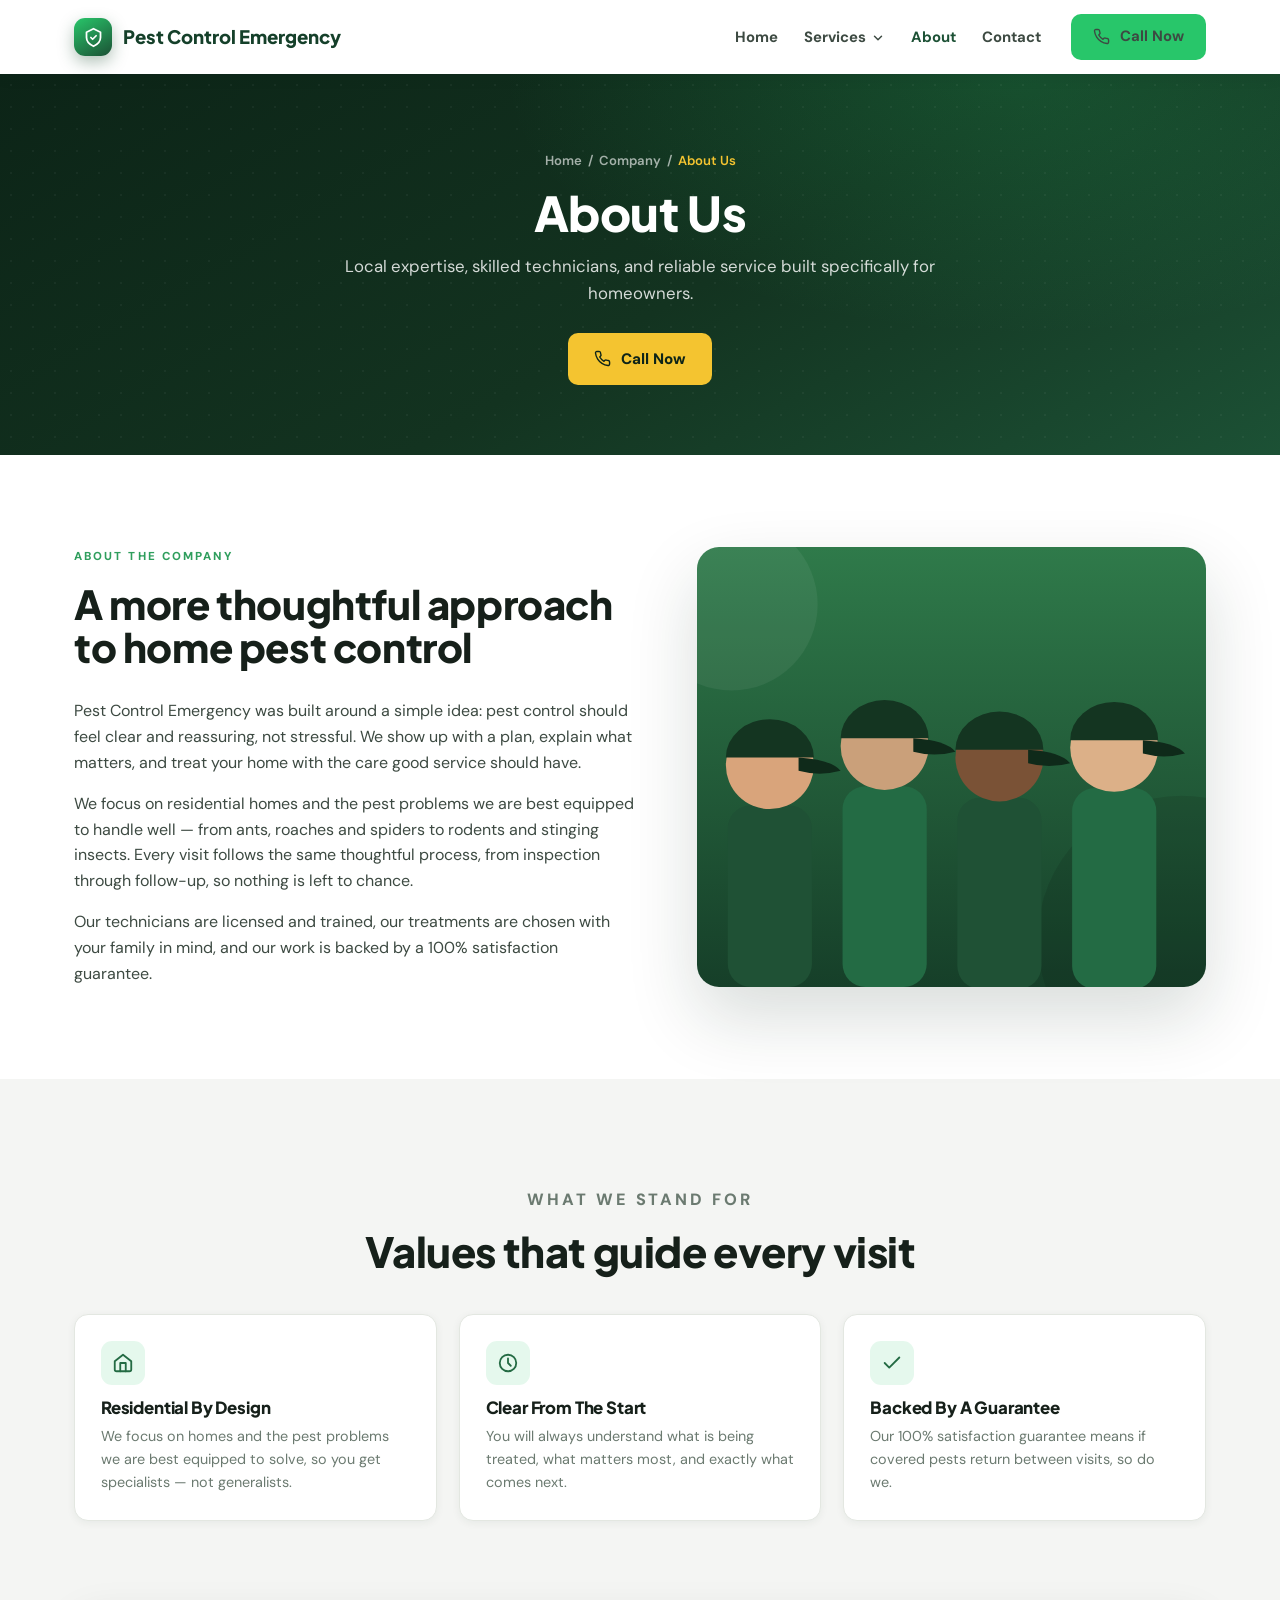
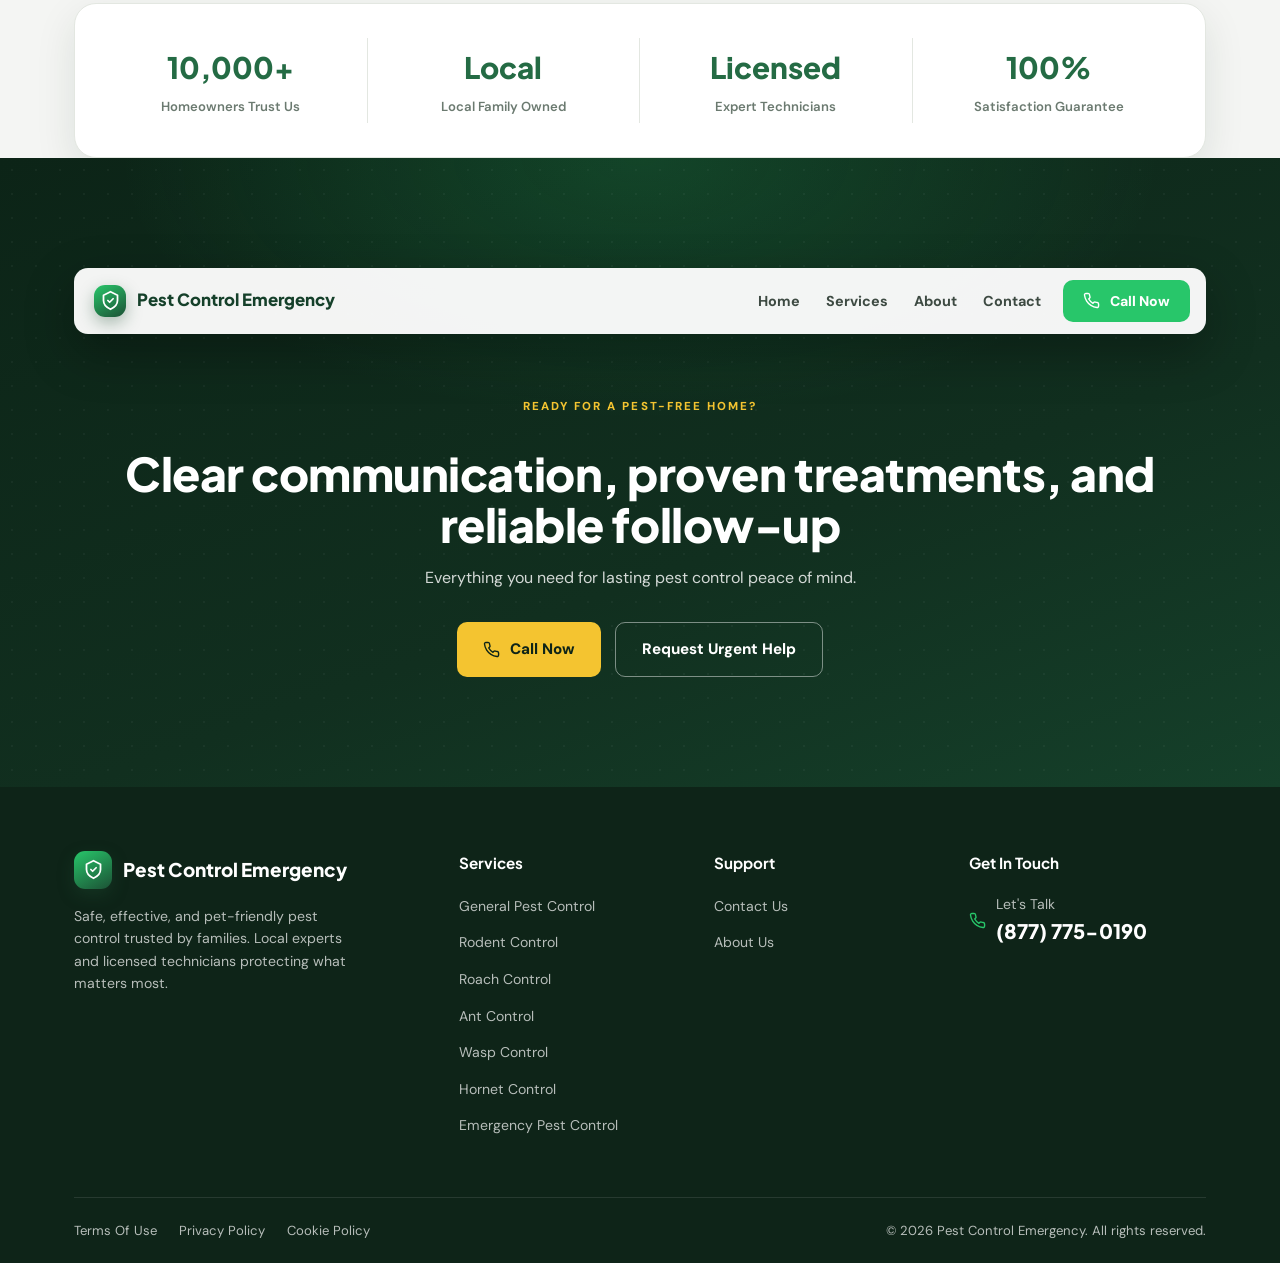
==== about-us.html @ f07d4320 "Add files via upload" ====
<!DOCTYPE html>
<html lang="en">
<head>
<meta charset="UTF-8" />
<meta name="viewport" content="width=device-width, initial-scale=1.0" />
<title>About Us | Pest Control Emergency</title>
<meta name="description" content="Local expertise, skilled technicians and reliable residential pest control you can trust. Learn about Pest Control Emergency." />
<link rel="preconnect" href="https://fonts.googleapis.com" />
<link rel="preconnect" href="https://fonts.gstatic.com" crossorigin />
<link href="https://fonts.googleapis.com/css2?family=DM+Sans:opsz,wght@9..40,400;9..40,500;9..40,600;9..40,700&family=Plus+Jakarta+Sans:wght@500;600;700;800&display=swap" rel="stylesheet" />
<link rel="stylesheet" href="styles.css" />
</head>
<body>
<!-- ============ SITE HEADER ============ -->
<header class="site-header">
  <div class="wrap">
    <a href="index.html" class="logo">
      <span class="logo-mark"><svg viewBox="0 0 24 24" fill="none" stroke="#fff" stroke-width="2" stroke-linecap="round" stroke-linejoin="round"><path d="M12 2L4 6v6c0 5 3.5 8 8 10 4.5-2 8-5 8-10V6l-8-4z"/><path d="M9 12l2 2 4-4"/></svg></span>
      <span>Pest Control Emergency</span>
    </a>
    <nav class="main-nav">
      <ul>
        <li><a href="index.html">Home</a></li>
        <li class="has-dropdown">
          <a>Services <svg viewBox="0 0 24 24" fill="none" stroke="currentColor" stroke-width="2.5" stroke-linecap="round" stroke-linejoin="round"><path d="M6 9l6 6 6-6"/></svg></a>
          <div class="dropdown">
            <a href="general-pest-control.html"><svg viewBox="0 0 24 24" fill="none" stroke-width="2"><circle cx="12" cy="13" r="5"/><path d="M12 8V4"/></svg> General Pest Control</a>
            <a href="rodent-control.html"><svg viewBox="0 0 24 24" fill="none" stroke-width="2"><circle cx="9" cy="12" r="5"/></svg> Rodent Control</a>
            <a href="roach-control.html"><svg viewBox="0 0 24 24" fill="none" stroke-width="2"><ellipse cx="12" cy="13" rx="6" ry="7"/></svg> Roach Control</a>
            <a href="ant-control.html"><svg viewBox="0 0 24 24" fill="none" stroke-width="2"><ellipse cx="12" cy="13" rx="3" ry="5"/></svg> Ant Control</a>
            <a href="wasp-control.html"><svg viewBox="0 0 24 24" fill="none" stroke-width="2"><ellipse cx="12" cy="13" rx="3.5" ry="6"/></svg> Wasp Control</a>
            <a href="hornet-control.html"><svg viewBox="0 0 24 24" fill="none" stroke-width="2"><ellipse cx="12" cy="13" rx="4" ry="6"/></svg> Hornet Control</a>
            <a href="emergency-pest-control.html"><svg viewBox="0 0 24 24" fill="none" stroke-width="2"><circle cx="12" cy="12" r="9"/><path d="M12 8v5"/></svg> Emergency Pest Control</a>
          </div>
        </li>
        <li><a href="about-us.html" class="current">About</a></li>
        <li><a href="contact-us.html">Contact</a></li>
      </ul>
      <a href="tel:+18777750190" class="btn btn-green header-call"><svg viewBox="0 0 24 24" fill="none" stroke="currentColor" stroke-width="2" stroke-linecap="round" stroke-linejoin="round"><path d="M22 16.92v3a2 2 0 0 1-2.18 2 19.79 19.79 0 0 1-8.63-3.07 19.5 19.5 0 0 1-6-6 19.79 19.79 0 0 1-3.07-8.67A2 2 0 0 1 4.11 2h3a2 2 0 0 1 2 1.72c.13.96.36 1.9.7 2.81a2 2 0 0 1-.45 2.11L8.09 9.91a16 16 0 0 0 6 6l1.27-1.27a2 2 0 0 1 2.11-.45c.91.34 1.85.57 2.81.7A2 2 0 0 1 22 16.92z"/></svg> Call Now</a>
      <button class="nav-burger" aria-label="Menu"><span></span><span></span><span></span></button>
    </nav>
  </div>
</header>
<section class="subhero">
  <div class="wrap">
    <div class="breadcrumb"><a href="index.html">Home</a> &nbsp;/&nbsp; Company &nbsp;/&nbsp; <span>About Us</span></div>
    <h1>About Us</h1>
    <p>Local expertise, skilled technicians, and reliable service built specifically for homeowners.</p>
    <a href="tel:+18777750190" class="btn btn-gold"><svg viewBox="0 0 24 24" fill="none" stroke="currentColor" stroke-width="2" stroke-linecap="round" stroke-linejoin="round"><path d="M22 16.92v3a2 2 0 0 1-2.18 2 19.79 19.79 0 0 1-8.63-3.07 19.5 19.5 0 0 1-6-6 19.79 19.79 0 0 1-3.07-8.67A2 2 0 0 1 4.11 2h3a2 2 0 0 1 2 1.72c.13.96.36 1.9.7 2.81a2 2 0 0 1-.45 2.11L8.09 9.91a16 16 0 0 0 6 6l1.27-1.27a2 2 0 0 1 2.11-.45c.91.34 1.85.57 2.81.7A2 2 0 0 1 22 16.92z"/></svg> Call Now</a>
  </div>
</section>
<section class="section about">
  <div class="wrap about-grid">
    <div class="reveal">
      <p class="eyebrow">About The Company</p>
      <h2>A more thoughtful approach to home pest control</h2>
      <p style="color:var(--ink-2);margin-bottom:16px;">Pest Control Emergency was built around a simple idea: pest control should feel clear and reassuring, not stressful. We show up with a plan, explain what matters, and treat your home with the care good service should have.</p>
      <p style="color:var(--ink-2);margin-bottom:16px;">We focus on residential homes and the pest problems we are best equipped to handle well — from ants, roaches and spiders to rodents and stinging insects. Every visit follows the same thoughtful process, from inspection through follow-up, so nothing is left to chance.</p>
      <p style="color:var(--ink-2);">Our technicians are licensed and trained, our treatments are chosen with your family in mind, and our work is backed by a 100% satisfaction guarantee.</p>
    </div>
    <div class="about-photo reveal d1">
      <svg viewBox="0 0 600 460" preserveAspectRatio="xMidYMid slice" xmlns="http://www.w3.org/2000/svg" aria-hidden="true">
        <defs>
          <linearGradient id="bg2" x1="0" y1="0" x2="0" y2="1">
            <stop offset="0" stop-color="#2f7a4a"/><stop offset="1" stop-color="#163f29"/>
          </linearGradient>
        </defs>
        <rect width="600" height="460" fill="url(#bg2)"/>
        <circle cx="70" cy="60" r="90" fill="#ffffff" fill-opacity=".06"/>
        <circle cx="540" cy="410" r="150" fill="#000000" fill-opacity=".10"/>
        <!-- 5 technicians -->
        <g>
          <!-- person template repeated with offsets -->
          <g transform="translate(110 150)">
            <rect x="-44" y="120" width="88" height="190" rx="24" fill="#1f5135"/>
            <circle cx="0" cy="78" r="46" fill="#d9a47b"/>
            <path d="M-46 70 a46 40 0 0 1 92 0 z" fill="#143521"/>
            <path d="M30 70 q34 2 44 14 q-22 6 -44 0 z" fill="#0f2a1a"/>
          </g>
          <g transform="translate(230 130)">
            <rect x="-44" y="120" width="88" height="210" rx="24" fill="#236b44"/>
            <circle cx="0" cy="78" r="46" fill="#caa07a"/>
            <path d="M-46 70 a46 40 0 0 1 92 0 z" fill="#143521"/>
            <path d="M30 70 q34 2 44 14 q-22 6 -44 0 z" fill="#0f2a1a"/>
          </g>
          <g transform="translate(350 142)">
            <rect x="-44" y="120" width="88" height="200" rx="24" fill="#1f5135"/>
            <circle cx="0" cy="78" r="46" fill="#7a5236"/>
            <path d="M-46 70 a46 40 0 0 1 92 0 z" fill="#143521"/>
            <path d="M30 70 q34 2 44 14 q-22 6 -44 0 z" fill="#0f2a1a"/>
          </g>
          <g transform="translate(470 132)">
            <rect x="-44" y="120" width="88" height="210" rx="24" fill="#236b44"/>
            <circle cx="0" cy="78" r="46" fill="#dcb088"/>
            <path d="M-46 70 a46 40 0 0 1 92 0 z" fill="#143521"/>
            <path d="M30 70 q34 2 44 14 q-22 6 -44 0 z" fill="#0f2a1a"/>
          </g>
        </g>
      </svg>
      <img src="assets/team.jpg" alt="Pest Control Emergency team" onerror="this.style.display='none'">
    </div>
  </div>
</section>

<section class="section" style="background:var(--bg);">
  <div class="wrap">
    <div class="section-head center reveal"><p class="eyebrow">What We Stand For</p><h2>Values that guide every visit</h2></div>
    <div class="values-grid" style="margin-top:40px;">
      <div class="value reveal"><span class="ic"><svg viewBox="0 0 24 24" fill="none" stroke-width="2" stroke-linecap="round" stroke-linejoin="round"><path d="M3 10l9-7 9 7v9a2 2 0 0 1-2 2H5a2 2 0 0 1-2-2z"/><path d="M9 21V12h6v9"/></svg></span><h3>Residential By Design</h3><p>We focus on homes and the pest problems we are best equipped to solve, so you get specialists — not generalists.</p></div>
      <div class="value reveal d1"><span class="ic"><svg viewBox="0 0 24 24" fill="none" stroke-width="2" stroke-linecap="round" stroke-linejoin="round"><circle cx="12" cy="12" r="9"/><path d="M12 7v5l3 3"/></svg></span><h3>Clear From The Start</h3><p>You will always understand what is being treated, what matters most, and exactly what comes next.</p></div>
      <div class="value reveal d2"><span class="ic"><svg viewBox="0 0 24 24" fill="none" stroke-width="2" stroke-linecap="round" stroke-linejoin="round"><path d="M20 6L9 17l-5-5"/></svg></span><h3>Backed By A Guarantee</h3><p>Our 100% satisfaction guarantee means if covered pests return between visits, so do we.</p></div>
    </div>
  </div>
</section>

<section class="stats-wrap" style="background:var(--bg);padding-top:0;">
  <div class="wrap">
    <div class="stats reveal">
      <div class="stat"><div class="num">10,000+</div><div class="lab">Homeowners Trust Us</div></div>
      <div class="stat"><div class="num">Local</div><div class="lab">Local Family Owned</div></div>
      <div class="stat"><div class="num">Licensed</div><div class="lab">Expert Technicians</div></div>
      <div class="stat"><div class="num">100%</div><div class="lab">Satisfaction Guarantee</div></div>
    </div>
  </div>
</section>
<!-- ============ CTA ============ -->
<section class="cta" id="contact">
  <div class="wrap">
    <div class="cta-nav reveal">
      <a href="#home" class="logo">
        <span class="logo-mark"><svg viewBox="0 0 24 24" fill="none" stroke="#fff" stroke-width="2" stroke-linecap="round" stroke-linejoin="round"><path d="M12 2L4 6v6c0 5 3.5 8 8 10 4.5-2 8-5 8-10V6l-8-4z"/><path d="M9 12l2 2 4-4"/></svg></span>
        <span>Pest Control Emergency</span>
      </a>
      <div class="cta-nav-right">
        <ul class="cta-nav-links">
          <li><a href="index.html">Home</a></li>
          <li><a href="general-pest-control.html">Services</a></li>
          <li><a href="about-us.html">About</a></li>
          <li><a href="contact-us.html">Contact</a></li>
        </ul>
        <a href="tel:+18777750190" class="btn btn-green">
          <svg viewBox="0 0 24 24" fill="none" stroke="currentColor" stroke-width="2" stroke-linecap="round" stroke-linejoin="round"><path d="M22 16.92v3a2 2 0 0 1-2.18 2 19.79 19.79 0 0 1-8.63-3.07 19.5 19.5 0 0 1-6-6 19.79 19.79 0 0 1-3.07-8.67A2 2 0 0 1 4.11 2h3a2 2 0 0 1 2 1.72c.13.96.36 1.9.7 2.81a2 2 0 0 1-.45 2.11L8.09 9.91a16 16 0 0 0 6 6l1.27-1.27a2 2 0 0 1 2.11-.45c.91.34 1.85.57 2.81.7A2 2 0 0 1 22 16.92z"/></svg>
          Call Now
        </a>
      </div>
    </div>
    <p class="eyebrow reveal">Ready For A Pest-Free Home?</p>
    <h2 class="reveal d1">Clear communication, proven treatments, and reliable follow-up</h2>
    <p class="reveal d1">Everything you need for lasting pest control peace of mind.</p>
    <div class="cta-btns reveal d2">
      <a href="tel:+18777750190" class="btn btn-gold">
        <svg viewBox="0 0 24 24" fill="none" stroke="currentColor" stroke-width="2" stroke-linecap="round" stroke-linejoin="round"><path d="M22 16.92v3a2 2 0 0 1-2.18 2 19.79 19.79 0 0 1-8.63-3.07 19.5 19.5 0 0 1-6-6 19.79 19.79 0 0 1-3.07-8.67A2 2 0 0 1 4.11 2h3a2 2 0 0 1 2 1.72c.13.96.36 1.9.7 2.81a2 2 0 0 1-.45 2.11L8.09 9.91a16 16 0 0 0 6 6l1.27-1.27a2 2 0 0 1 2.11-.45c.91.34 1.85.57 2.81.7A2 2 0 0 1 22 16.92z"/></svg>
        Call Now
      </a>
      <a href="tel:+18777750190" class="btn btn-ghost">Request Urgent Help</a>
    </div>
  </div>
</section>
<!-- ============ FOOTER ============ -->
<footer class="footer">
  <div class="wrap">
    <div class="footer-grid">
      <div>
        <a href="#home" class="logo">
          <span class="logo-mark"><svg viewBox="0 0 24 24" fill="none" stroke="#fff" stroke-width="2" stroke-linecap="round" stroke-linejoin="round"><path d="M12 2L4 6v6c0 5 3.5 8 8 10 4.5-2 8-5 8-10V6l-8-4z"/><path d="M9 12l2 2 4-4"/></svg></span>
          <span>Pest Control Emergency</span>
        </a>
        <p class="footer-about">Safe, effective, and pet-friendly pest control trusted by families. Local experts and licensed technicians protecting what matters most.</p>
      </div>
      <div>
        <h5>Services</h5>
        <ul>
          <li><a href="general-pest-control.html">General Pest Control</a></li>
          <li><a href="rodent-control.html">Rodent Control</a></li>
          <li><a href="roach-control.html">Roach Control</a></li>
          <li><a href="ant-control.html">Ant Control</a></li>
          <li><a href="wasp-control.html">Wasp Control</a></li>
          <li><a href="hornet-control.html">Hornet Control</a></li>
          <li><a href="emergency-pest-control.html">Emergency Pest Control</a></li>
        </ul>
      </div>
      <div>
        <h5>Support</h5>
        <ul>
          <li><a href="contact-us.html">Contact Us</a></li>
          <li><a href="about-us.html">About Us</a></li>
        </ul>
      </div>
      <div>
        <h5>Get In Touch</h5>
        <div class="contact-line">
          <svg viewBox="0 0 24 24" fill="none" stroke-width="2" stroke-linecap="round" stroke-linejoin="round"><path d="M22 16.92v3a2 2 0 0 1-2.18 2 19.79 19.79 0 0 1-8.63-3.07 19.5 19.5 0 0 1-6-6 19.79 19.79 0 0 1-3.07-8.67A2 2 0 0 1 4.11 2h3a2 2 0 0 1 2 1.72c.13.96.36 1.9.7 2.81a2 2 0 0 1-.45 2.11L8.09 9.91a16 16 0 0 0 6 6l1.27-1.27a2 2 0 0 1 2.11-.45c.91.34 1.85.57 2.81.7A2 2 0 0 1 22 16.92z"/></svg>
          <div>Let's Talk<br><a href="tel:+18777750190" class="phone">(877) 775-0190</a></div>
        </div>
      </div>
    </div>
    <div class="footer-bottom">
      <div class="links">
        <a href="terms-of-use.html">Terms Of Use</a>
        <a href="privacy-policy.html">Privacy Policy</a>
        <a href="cookies-policy.html">Cookie Policy</a>
      </div>
      <div>© 2026 Pest Control Emergency. All rights reserved.</div>
    </div>
  </div>
</footer>
<script src="script.js"></script>
</body>
</html>
---- styles.css ----
/* =========================================================
   Pest Control Emergency — Stylesheet
   Brand: green + gold, clean & trustworthy
   ========================================================= */

:root {
  /* Greens */
  --green-950: #0e2418;
  --green-900: #112f1f;
  --green-800: #15402a;
  --green-700: #1c5135;
  --green-600: #246b44;
  --green-500: #2f8f57;
  --bright-500: #28c66a;
  --bright-600: #20b25e;
  --eyebrow: #2f9e5d;

  /* Gold */
  --gold: #f4c430;
  --gold-600: #e3b223;

  /* Neutrals */
  --bg: #f4f5f3;
  --bg-2: #eceeea;
  --surface: #ffffff;
  --ink: #16201a;
  --ink-2: #3d4a42;
  --muted: #6b7a70;
  --line: #e3e7e1;

  --radius: 14px;
  --radius-lg: 22px;
  --shadow-sm: 0 2px 8px rgba(20, 51, 31, .06);
  --shadow: 0 14px 40px rgba(16, 46, 28, .10);
  --shadow-lg: 0 30px 70px rgba(16, 46, 28, .16);

  --maxw: 1180px;
  --font-display: "Plus Jakarta Sans", system-ui, sans-serif;
  --font-body: "DM Sans", system-ui, sans-serif;
}

* { box-sizing: border-box; margin: 0; padding: 0; }

html { scroll-behavior: smooth; scroll-padding-top: 90px; }

body {
  font-family: var(--font-body);
  color: var(--ink);
  background: var(--bg);
  line-height: 1.6;
  -webkit-font-smoothing: antialiased;
  overflow-x: hidden;
}

img { max-width: 100%; display: block; }
a { color: inherit; text-decoration: none; }

.wrap { width: 100%; max-width: var(--maxw); margin: 0 auto; padding: 0 24px; }

.eyebrow {
  font-family: var(--font-body);
  font-weight: 800;
  font-size: .72rem;
  letter-spacing: .18em;
  text-transform: uppercase;
  color: var(--eyebrow);
  margin-bottom: 16px;
}

h1, h2, h3, h4 { font-family: var(--font-display); line-height: 1.08; letter-spacing: -.01em; }

.section { padding: 92px 0; }

/* ---------- Buttons ---------- */
.btn {
  display: inline-flex; align-items: center; gap: 10px;
  font-family: var(--font-body); font-weight: 800; font-size: .95rem;
  padding: 14px 26px; border-radius: 10px; border: none; cursor: pointer;
  transition: transform .2s ease, box-shadow .2s ease, background .2s ease;
  white-space: nowrap;
}
.btn svg { width: 17px; height: 17px; }
.btn-gold { background: var(--gold); color: var(--green-950); }
.btn-gold:hover { background: var(--gold-600); transform: translateY(-2px); box-shadow: 0 12px 26px rgba(244,196,48,.4); }
.btn-green { background: var(--bright-500); color: #fff; }
.btn-green:hover { background: var(--bright-600); transform: translateY(-2px); box-shadow: 0 12px 26px rgba(40,198,106,.35); }
.btn-dark { background: var(--green-700); color: #fff; }
.btn-dark:hover { background: var(--green-600); transform: translateY(-2px); }
.btn-ghost { background: transparent; color: #fff; border: 1.5px solid rgba(255,255,255,.45); }
.btn-ghost:hover { background: rgba(255,255,255,.12); transform: translateY(-2px); }

/* ---------- Header ---------- */
.header {
  position: fixed; top: 0; left: 0; right: 0; z-index: 100;
  padding: 18px 0; transition: background .35s ease, padding .35s ease, box-shadow .35s ease;
}
.header.scrolled {
  background: rgba(255,255,255,.92);
  backdrop-filter: blur(12px);
  box-shadow: 0 6px 24px rgba(16,46,28,.08);
  padding: 12px 0;
}
.header .wrap { display: flex; align-items: center; justify-content: space-between; gap: 24px; }

.logo { display: flex; align-items: center; gap: 11px; font-family: var(--font-display); font-weight: 800; font-size: 1.18rem; color: #fff; transition: color .35s ease; }
.header.scrolled .logo { color: var(--green-800); }
.logo-mark {
  width: 38px; height: 38px; border-radius: 11px; flex: none;
  background: linear-gradient(150deg, var(--bright-500), var(--green-700));
  display: grid; place-items: center; box-shadow: 0 6px 16px rgba(31,81,53,.35);
}
.logo-mark svg { width: 21px; height: 21px; }
.logo small { display: block; font-family: var(--font-body); font-weight: 600; font-size: .62rem; letter-spacing: .12em; text-transform: uppercase; opacity: .7; }

.nav { display: flex; align-items: center; gap: 30px; }
.nav-links { display: flex; gap: 28px; list-style: none; }
.nav-links a { font-weight: 700; font-size: .92rem; color: rgba(255,255,255,.9); transition: color .25s ease; position: relative; }
.nav-links a::after { content: ""; position: absolute; left: 0; bottom: -5px; width: 0; height: 2px; background: var(--gold); transition: width .25s ease; }
.nav-links a:hover::after { width: 100%; }
.header.scrolled .nav-links a { color: var(--ink-2); }
.header.scrolled .nav-links a:hover { color: var(--green-700); }

.nav-call { padding: 11px 22px; font-size: .9rem; }

.burger { display: none; background: none; border: none; cursor: pointer; flex-direction: column; gap: 5px; padding: 8px; }
.burger span { width: 24px; height: 2.5px; background: #fff; border-radius: 3px; transition: .3s; }
.header.scrolled .burger span { background: var(--green-800); }

/* ---------- Hero ---------- */
.hero {
  position: relative; min-height: 560px; display: flex; align-items: center;
  padding: 64px 0; overflow: hidden; background: #0e2418;
}
.hero-media { position: absolute; inset: 0; z-index: 0; }
.hero-media img, .hero-media svg {
  position: absolute; inset: 0; width: 100%; height: 100%; object-fit: cover;
}
.hero-media img { z-index: 1; } /* real photo sits over the illustration when present */
/* readability gradient over the left where the card sits */
.hero-overlay {
  position: absolute; inset: 0; z-index: 2;
  background: linear-gradient(100deg,
    rgba(11,30,19,.92) 0%, rgba(11,30,19,.66) 32%,
    rgba(11,30,19,.22) 52%, rgba(11,30,19,0) 70%);
}
.hero .wrap { position: relative; z-index: 3; }

.hero-card {
  position: relative; max-width: 500px;
  background: linear-gradient(160deg, rgba(24,64,42,.5), rgba(11,30,19,.38));
  border: 1.5px solid rgba(244,196,48,.55);
  backdrop-filter: blur(4px);
  border-radius: var(--radius-lg);
  padding: 38px;
  box-shadow: var(--shadow-lg);
  color: #fff;
}
/* inner gold frame line to match the design */
.hero-card::before {
  content: ""; position: absolute; inset: 10px; border: 1px solid rgba(244,196,48,.28);
  border-radius: 15px; pointer-events: none;
}
.hero-brand { display: flex; align-items: center; gap: 9px; font-family: var(--font-display); font-weight: 800; margin-bottom: 26px; font-size: 1.02rem; }
.hero-brand .dot { color: var(--gold); }
.hero h1 { font-size: clamp(2.1rem, 5vw, 3.05rem); font-weight: 800; margin-bottom: 16px; }
.hero h1 .accent { color: var(--gold); font-style: italic; }
.hero p.lede { color: rgba(255,255,255,.82); font-size: 1.02rem; margin-bottom: 26px; max-width: 420px; }

.hero-feats { display: flex; gap: 26px; flex-wrap: wrap; margin-bottom: 30px; }
.hero-feat { display: flex; flex-direction: column; align-items: center; gap: 8px; text-align: center; }
.hero-feat .ic { width: 40px; height: 40px; border-radius: 50%; background: rgba(255,255,255,.1); display: grid; place-items: center; }
.hero-feat .ic svg { width: 19px; height: 19px; stroke: var(--gold); }
.hero-feat span { font-size: .76rem; font-weight: 700; color: rgba(255,255,255,.85); max-width: 90px; }

/* ---------- Section heads ---------- */
.section-head { max-width: 620px; }
.section-head.center { margin: 0 auto; text-align: center; }
.section-head h2 { font-size: clamp(1.9rem, 4vw, 2.6rem); font-weight: 800; color: var(--ink); }
.section-head p { color: var(--muted); margin-top: 16px; font-size: 1.02rem; }

/* ---------- Services ---------- */
.services { background: var(--bg); }
.services-grid { display: grid; grid-template-columns: 1fr 1.15fr; gap: 56px; align-items: center; }
.services-intro h2 { font-size: clamp(1.9rem, 3.6vw, 2.5rem); font-weight: 800; }
.services-intro p { color: var(--muted); margin: 18px 0 28px; }

.cards { display: grid; grid-template-columns: 1fr 1fr; gap: 16px; }
.card {
  background: var(--surface); border: 1px solid var(--line); border-radius: var(--radius);
  padding: 22px; box-shadow: var(--shadow-sm); transition: transform .25s ease, box-shadow .25s ease, border-color .25s ease;
}
.card:hover { transform: translateY(-5px); box-shadow: var(--shadow); border-color: var(--bright-500); }
.card.active { border-color: var(--bright-500); box-shadow: 0 12px 30px rgba(40,198,106,.16); }
.card.active .ic { background: rgba(40,198,106,.12); }
.card .ic { width: 44px; height: 44px; border-radius: 11px; background: var(--bg-2); display: grid; place-items: center; margin-bottom: 14px; }
.card .ic svg { width: 22px; height: 22px; stroke: var(--green-600); }
.card h3 { font-size: 1.02rem; font-weight: 800; margin-bottom: 8px; }
.card p { font-size: .85rem; color: var(--muted); line-height: 1.55; }
.card.wide { grid-column: 1 / -1; }

/* ---------- Approach / Process ---------- */
.approach { background: var(--surface); }
.flow { margin-top: 56px; background: linear-gradient(180deg, #f3f7f3, #eef3ee); border-radius: var(--radius-lg); padding: 48px; position: relative; }
.flow-grid { display: grid; grid-template-columns: 1fr 1fr; gap: 30px 90px; position: relative; }
.step {
  position: relative; border-radius: var(--radius); padding: 22px 24px; color: #fff;
  box-shadow: 0 14px 30px rgba(20,64,42,.22);
}
.step.left { background: var(--green-700); }
.step.right { background: var(--green-800); }
.step h4 { color: var(--gold); font-size: 1.02rem; font-weight: 800; margin-bottom: 8px; }
.step p { font-size: .85rem; color: rgba(255,255,255,.82); line-height: 1.5; }
/* vertical connector */
.flow-grid::before {
  content: ""; position: absolute; left: 50%; top: 30px; bottom: 30px; width: 2px;
  background: var(--gold); transform: translateX(-50%); opacity: .55;
}
.step::after { content: ""; position: absolute; top: 50%; width: 42px; height: 2px; background: var(--gold); opacity: .55; }
.step.left::after { right: -67px; }
.step.right::after { left: -67px; }

/* ---------- Stats ---------- */
.stats-wrap { background: var(--surface); padding-bottom: 0; }
.stats {
  background: var(--surface); border: 1px solid var(--line); border-radius: var(--radius-lg);
  box-shadow: var(--shadow); display: grid; grid-template-columns: repeat(4,1fr);
  text-align: center; padding: 34px 20px; margin-top: -10px;
}
.stat { padding: 6px 12px; border-right: 1px solid var(--line); }
.stat:last-child { border-right: none; }
.stat .num { font-family: var(--font-display); font-weight: 800; font-size: 1.85rem; color: var(--green-600); }
.stat .lab { font-size: .82rem; color: var(--muted); font-weight: 600; margin-top: 4px; }

/* ---------- Why / Clear not stressful ---------- */
.why { background: var(--bg); }
.why-grid { display: grid; grid-template-columns: 1.05fr .95fr; gap: 60px; align-items: center; }
.why h2 { font-size: clamp(1.9rem, 3.8vw, 2.5rem); font-weight: 800; }
.why .why-lede { color: var(--muted); margin: 18px 0 26px; }
.checks { display: grid; grid-template-columns: 1fr 1fr; gap: 14px 24px; margin-bottom: 30px; }
.check { display: flex; align-items: center; gap: 10px; font-weight: 600; font-size: .92rem; color: var(--ink-2); }
.check .tick { width: 22px; height: 22px; border-radius: 50%; background: rgba(40,198,106,.15); display: grid; place-items: center; flex: none; }
.check .tick svg { width: 13px; height: 13px; stroke: var(--bright-600); }

.why-visual { position: relative; display: flex; flex-direction: column; align-items: center; padding-top: 40px; }
.badge {
  position: absolute; top: 0; right: 0; z-index: 4;
  width: 150px; height: 150px; flex: none;
  filter: drop-shadow(0 18px 40px rgba(31,81,53,.4));
}
.badge svg { width: 100%; height: 100%; display: block; }
.guarantee-card {
  width: 100%; max-width: 420px; margin-top: 70px; align-self: flex-end;
  background: var(--green-800); color: #fff;
  border-radius: var(--radius-lg); padding: 40px 30px 30px; box-shadow: var(--shadow-lg);
}
.guarantee-card h4 { color: var(--gold); font-size: 1.1rem; margin-bottom: 10px; }
.guarantee-card p { font-size: .85rem; color: rgba(255,255,255,.82); }
.guarantee-card .face { width: 40px; height: 40px; border-radius: 50%; background: var(--gold); display: grid; place-items: center; margin-top: 18px; font-weight: 800; color: var(--green-900); }

/* ---------- About ---------- */
.about { background: var(--surface); }
.about-grid { display: grid; grid-template-columns: 1.05fr .95fr; gap: 60px; align-items: center; }
.about h2 { font-size: clamp(1.9rem, 3.8vw, 2.5rem); font-weight: 800; margin-bottom: 30px; }
.feature-grid { display: grid; grid-template-columns: 1fr 1fr; gap: 26px 30px; }
.feature .ic { width: 34px; height: 34px; border-radius: 9px; background: rgba(40,198,106,.12); display: grid; place-items: center; margin-bottom: 12px; }
.feature .ic svg { width: 18px; height: 18px; stroke: var(--green-600); }
.feature h3 { font-size: 1rem; font-weight: 800; margin-bottom: 7px; }
.feature p { font-size: .85rem; color: var(--muted); line-height: 1.55; }

.about-photo {
  border-radius: var(--radius-lg); overflow: hidden; min-height: 440px; position: relative;
  box-shadow: var(--shadow-lg);
}
.about-photo svg { position: absolute; inset: 0; width: 100%; height: 100%; }
.about-photo img { width: 100%; height: 100%; object-fit: cover; position: absolute; inset: 0; z-index: 2; }
.photo-ph { text-align: center; padding: 30px; }
.photo-ph svg { width: 54px; height: 54px; stroke: rgba(255,255,255,.6); margin: 0 auto 12px; }
.photo-ph span { font-size: .82rem; font-weight: 600; }

/* ---------- Testimonials ---------- */
.testi { background: var(--bg); }
.testi-head { display: flex; justify-content: space-between; align-items: flex-end; gap: 24px; margin-bottom: 44px; }
.testi-head h2 { font-size: clamp(1.8rem, 3.6vw, 2.4rem); font-weight: 800; }
.testi-grid { display: grid; grid-template-columns: repeat(3,1fr); gap: 22px; }
.testi-card { background: var(--surface); border: 1px solid var(--line); border-radius: var(--radius); padding: 28px; box-shadow: var(--shadow-sm); transition: transform .25s ease, box-shadow .25s ease; }
.testi-card:hover { transform: translateY(-5px); box-shadow: var(--shadow); }
.testi-card .stars { color: var(--gold); letter-spacing: 2px; margin-bottom: 14px; }
.testi-card .quote { font-size: .92rem; color: var(--ink-2); line-height: 1.65; margin-bottom: 20px; }
.testi-author { display: flex; align-items: center; gap: 12px; }
.avatar { width: 42px; height: 42px; border-radius: 50%; background: linear-gradient(135deg, var(--bright-500), var(--green-700)); display: grid; place-items: center; color: #fff; font-weight: 800; flex: none; }
.testi-author b { font-size: .9rem; display: block; }
.testi-author small { font-size: .76rem; color: var(--muted); }

/* ---------- Areas ---------- */
.areas { background: var(--surface); }
.areas .eyebrow { text-align: center; }
.tabs { display: flex; flex-wrap: wrap; justify-content: center; gap: 8px; border-bottom: 1px solid var(--line); padding-bottom: 0; margin: 8px auto 0; max-width: 860px; }
.tab {
  background: none; border: none; cursor: pointer; font-family: var(--font-body);
  font-weight: 800; font-size: .82rem; letter-spacing: .06em; text-transform: uppercase;
  color: var(--muted); padding: 14px 18px; border-bottom: 3px solid transparent; transition: .2s;
}
.tab:hover { color: var(--green-700); }
.tab.active { color: var(--green-700); border-bottom-color: var(--green-600); }
.tab-panel { display: none; max-width: 860px; margin: 36px auto 0; }
.tab-panel.active { display: block; }
.tab-panel .grid { display: grid; grid-template-columns: repeat(3,1fr); gap: 14px 30px; }
.area-item { display: flex; align-items: center; gap: 10px; font-weight: 600; color: var(--ink-2); font-size: .95rem; }
.area-item svg { width: 16px; height: 16px; stroke: var(--bright-600); flex: none; }

/* ---------- CTA ---------- */
.cta {
  position: relative; padding: 110px 0; text-align: center; color: #fff;
  background:
    radial-gradient(800px 400px at 50% 0%, rgba(40,198,106,.18), transparent 65%),
    linear-gradient(160deg, #0c2417, #112f1f 60%, #15402a);
  overflow: hidden;
}
.cta::before { content: ""; position: absolute; inset: 0; background-image: radial-gradient(rgba(255,255,255,.04) 1px, transparent 1px); background-size: 24px 24px; }
.cta .wrap { position: relative; z-index: 2; }
.cta-nav {
  display: flex; align-items: center; justify-content: space-between; gap: 22px;
  background: rgba(255,255,255,.95); border-radius: 14px; padding: 12px 16px 12px 20px;
  box-shadow: 0 18px 50px rgba(0,0,0,.3); margin-bottom: 64px;
}
.cta-nav .logo { color: var(--green-800); font-size: 1.05rem; }
.cta-nav .logo .logo-mark { width: 32px; height: 32px; }
.cta-nav-links { display: flex; align-items: center; gap: 26px; list-style: none; }
.cta-nav-links a { color: var(--ink-2); font-weight: 700; font-size: .9rem; }
.cta-nav-links a:hover { color: var(--green-700); }
.cta-nav-right { display: flex; align-items: center; gap: 22px; }
.cta-nav .btn { padding: 10px 20px; font-size: .88rem; }
.cta .eyebrow { color: var(--gold); text-align: center; }
.cta h2 { font-size: clamp(2rem, 4.5vw, 2.9rem); font-weight: 800; margin-bottom: 16px; }
.cta p { color: rgba(255,255,255,.82); max-width: 540px; margin: 0 auto 32px; }
.cta-btns { display: flex; gap: 14px; justify-content: center; flex-wrap: wrap; }

/* ---------- Footer ---------- */
.footer { background: var(--green-950); color: rgba(255,255,255,.7); padding: 64px 0 0; }
.footer-grid { display: grid; grid-template-columns: 1.6fr 1fr 1fr 1.1fr; gap: 40px; padding-bottom: 48px; }
.footer .logo { color: #fff; margin-bottom: 16px; }
.footer-about { font-size: .88rem; line-height: 1.6; max-width: 280px; }
.footer h5 { color: #fff; font-family: var(--font-display); font-weight: 700; font-size: .95rem; margin-bottom: 18px; }
.footer ul { list-style: none; }
.footer ul li { margin-bottom: 11px; }
.footer ul a { font-size: .88rem; transition: color .2s; }
.footer ul a:hover { color: var(--gold); }
.footer .contact-line { display: flex; align-items: center; gap: 10px; margin-bottom: 12px; font-size: .88rem; }
.footer .contact-line svg { width: 17px; height: 17px; stroke: var(--bright-500); flex: none; }
.footer .phone { font-family: var(--font-display); font-weight: 800; font-size: 1.25rem; color: #fff; }
.footer-bottom { border-top: 1px solid rgba(255,255,255,.1); padding: 22px 0; display: flex; justify-content: space-between; align-items: center; gap: 16px; flex-wrap: wrap; font-size: .82rem; }
.footer-bottom .links { display: flex; gap: 22px; }
.footer-bottom a:hover { color: var(--gold); }

/* ---------- Reveal animation ---------- */
.reveal { opacity: 0; transform: translateY(28px); transition: opacity .7s ease, transform .7s ease; }
.reveal.in { opacity: 1; transform: none; }
.reveal.d1 { transition-delay: .08s; }
.reveal.d2 { transition-delay: .16s; }
.reveal.d3 { transition-delay: .24s; }
.reveal.d4 { transition-delay: .32s; }

/* ---------- Responsive ---------- */
@media (max-width: 940px) {
  .services-grid, .why-grid, .about-grid { grid-template-columns: 1fr; gap: 40px; }
  .testi-grid { grid-template-columns: 1fr; }
  .footer-grid { grid-template-columns: 1fr 1fr; gap: 32px; }
  .flow-grid { grid-template-columns: 1fr; gap: 18px; }
  .flow-grid::before, .step::after { display: none; }
  .flow { padding: 26px; }
}
@media (max-width: 720px) {
  .badge { position: static; margin: 0 auto 18px; }
  .why-visual { padding-top: 0; }
  .guarantee-card { margin-top: 0; align-self: center; }
  .cta-nav-links { display: none; }
  .cta-nav { margin-bottom: 40px; }
  .section { padding: 64px 0; }
  .nav-links, .nav-call { display: none; }
  .burger { display: flex; }
  .nav.open .nav-links {
    display: flex; flex-direction: column; gap: 18px; position: absolute; top: 64px; right: 16px; left: 16px;
    background: #fff; padding: 24px; border-radius: 14px; box-shadow: var(--shadow-lg);
  }
  .nav.open .nav-links a { color: var(--ink-2); }
  .stats { grid-template-columns: 1fr 1fr; gap: 22px 0; }
  .stat:nth-child(2) { border-right: none; }
  .stat { border-bottom: 1px solid var(--line); padding-bottom: 18px; }
  .stat:nth-child(3), .stat:nth-child(4) { border-bottom: none; padding-bottom: 0; }
  .cards { grid-template-columns: 1fr; }
  .checks { grid-template-columns: 1fr; }
  .feature-grid { grid-template-columns: 1fr; }
  .tab-panel .grid { grid-template-columns: 1fr 1fr; }
  .testi-head { flex-direction: column; align-items: flex-start; }
  .hero-card { padding: 28px; }
  .footer-bottom { flex-direction: column; align-items: flex-start; }
}
@media (max-width: 440px) {
  .tab-panel .grid { grid-template-columns: 1fr; }
  .footer-grid { grid-template-columns: 1fr; }
  .hero-feats { gap: 16px; }
}

/* =========================================================
   MULTI-PAGE ADDITIONS — header nav, subpages, forms, legal
   ========================================================= */

/* ---- Sticky site header ---- */
.site-header {
  position: sticky; top: 0; z-index: 200; background: #fff;
  box-shadow: 0 2px 16px rgba(16,46,28,.07);
}
.site-header .wrap { display: flex; align-items: center; justify-content: space-between; height: 74px; gap: 24px; }
.site-header .logo { color: var(--green-800); font-size: 1.16rem; }
.main-nav { display: flex; align-items: center; gap: 30px; }
.main-nav > ul { display: flex; align-items: center; gap: 26px; list-style: none; }
.main-nav > ul > li { position: relative; }
.main-nav a { font-weight: 700; font-size: .93rem; color: var(--ink-2); transition: color .2s; }
.main-nav a:hover, .main-nav a.current { color: var(--green-700); }
.main-nav .has-dropdown > a { display: inline-flex; align-items: center; gap: 5px; cursor: pointer; }
.main-nav .has-dropdown > a svg { width: 14px; height: 14px; transition: transform .25s; }
.main-nav .has-dropdown:hover > a svg { transform: rotate(180deg); }
.dropdown {
  position: absolute; top: calc(100% + 14px); left: 50%; transform: translateX(-50%) translateY(8px);
  background: #fff; border: 1px solid var(--line); border-radius: 14px; padding: 8px; min-width: 248px;
  box-shadow: var(--shadow-lg); opacity: 0; visibility: hidden; transition: .22s;
}
.main-nav .has-dropdown:hover .dropdown { opacity: 1; visibility: visible; transform: translateX(-50%) translateY(0); }
.dropdown::before { content: ""; position: absolute; top: -16px; left: 0; right: 0; height: 16px; }
.dropdown a { display: flex; align-items: center; gap: 10px; padding: 11px 14px; border-radius: 9px; font-weight: 600; font-size: .9rem; }
.dropdown a:hover { background: var(--bg-2); color: var(--green-700); }
.dropdown a svg { width: 17px; height: 17px; stroke: var(--green-600); flex: none; }
.header-call { padding: 11px 22px; font-size: .9rem; }
.nav-burger { display: none; background: none; border: none; cursor: pointer; flex-direction: column; gap: 5px; padding: 8px; }
.nav-burger span { width: 24px; height: 2.5px; background: var(--green-800); border-radius: 3px; transition: .3s; }

/* ---- Sub-page hero banner ---- */
.subhero {
  position: relative; color: #fff; padding: 76px 0 70px; overflow: hidden;
  background:
    radial-gradient(800px 400px at 80% 0%, rgba(40,198,106,.20), transparent 65%),
    linear-gradient(150deg, #0c2417, #133320 55%, #1c5135);
}
.subhero::before { content: ""; position: absolute; inset: 0; background-image: radial-gradient(rgba(255,255,255,.045) 1px, transparent 1px); background-size: 22px 22px; }
.subhero .wrap { position: relative; z-index: 2; max-width: 880px; text-align: center; }
.breadcrumb { font-size: .82rem; color: rgba(255,255,255,.62); font-weight: 600; margin-bottom: 16px; }
.breadcrumb a:hover { color: var(--gold); }
.breadcrumb span { color: var(--gold); }
.subhero h1 { font-size: clamp(2rem, 4.6vw, 3rem); font-weight: 800; margin-bottom: 14px; }
.subhero p { color: rgba(255,255,255,.82); font-size: 1.05rem; max-width: 640px; margin: 0 auto 26px; }
.subhero .btn { margin: 0 6px; }

/* ---- Service detail layout ---- */
.detail { background: var(--bg); }
.detail-grid { display: grid; grid-template-columns: 1.55fr .85fr; gap: 50px; align-items: start; }
.prose-block h2 { font-size: clamp(1.5rem, 3vw, 2rem); font-weight: 800; margin: 0 0 16px; color: var(--ink); }
.prose-block h3 { font-family: var(--font-display); font-size: 1.2rem; font-weight: 700; margin: 32px 0 12px; }
.prose-block p { color: var(--ink-2); margin-bottom: 16px; }
.prose-block ul { list-style: none; margin: 8px 0 20px; display: grid; gap: 12px; }
.prose-block ul li { position: relative; padding-left: 30px; color: var(--ink-2); }
.prose-block ul li::before {
  content: ""; position: absolute; left: 0; top: 4px; width: 18px; height: 18px; border-radius: 50%;
  background: rgba(40,198,106,.15) url("data:image/svg+xml,%3Csvg xmlns='http://www.w3.org/2000/svg' viewBox='0 0 24 24' fill='none' stroke='%2320b25e' stroke-width='3.5' stroke-linecap='round' stroke-linejoin='round'%3E%3Cpath d='M20 6L9 17l-5-5'/%3E%3C/svg%3E") center/11px no-repeat;
}
.detail-card {
  background: var(--surface); border: 1px solid var(--line); border-radius: var(--radius-lg);
  padding: 26px; box-shadow: var(--shadow-sm); margin-bottom: 22px;
}
.detail-card h4 { font-family: var(--font-display); font-weight: 700; font-size: 1.05rem; margin-bottom: 16px; }
.side-links { list-style: none; display: grid; gap: 8px; }
.side-links a { display: flex; align-items: center; justify-content: space-between; padding: 12px 14px; border-radius: 10px; background: var(--bg); font-weight: 600; font-size: .9rem; transition: .2s; }
.side-links a:hover { background: var(--green-700); color: #fff; }
.side-links a svg { width: 15px; height: 15px; }
.call-card { background: linear-gradient(160deg, var(--green-700), var(--green-900)); color: #fff; text-align: center; }
.call-card h4 { color: var(--gold); }
.call-card p { font-size: .88rem; color: rgba(255,255,255,.8); margin-bottom: 18px; }
.call-card .phone-lg { font-family: var(--font-display); font-weight: 800; font-size: 1.5rem; display: block; margin-bottom: 18px; }

/* ---- FAQ ---- */
.faq { background: var(--surface); }
.faq-list { max-width: 820px; margin: 40px auto 0; }
.faq-item { border: 1px solid var(--line); border-radius: 12px; margin-bottom: 12px; overflow: hidden; background: var(--bg); }
.faq-q { width: 100%; text-align: left; background: none; border: none; cursor: pointer; padding: 20px 22px; font-family: var(--font-display); font-weight: 700; font-size: 1rem; color: var(--ink); display: flex; justify-content: space-between; align-items: center; gap: 16px; }
.faq-q .pm { width: 22px; height: 22px; flex: none; position: relative; }
.faq-q .pm::before, .faq-q .pm::after { content: ""; position: absolute; background: var(--green-600); border-radius: 2px; transition: .25s; }
.faq-q .pm::before { top: 10px; left: 2px; right: 2px; height: 2.5px; }
.faq-q .pm::after { left: 10px; top: 2px; bottom: 2px; width: 2.5px; }
.faq-item.open .pm::after { transform: scaleY(0); }
.faq-a { max-height: 0; overflow: hidden; transition: max-height .3s ease; }
.faq-a p { padding: 0 22px 20px; color: var(--ink-2); font-size: .94rem; margin: 0; }

/* ---- Contact ---- */
.contact-grid { display: grid; grid-template-columns: 1.2fr .8fr; gap: 44px; align-items: start; }
.form { background: var(--surface); border: 1px solid var(--line); border-radius: var(--radius-lg); padding: 32px; box-shadow: var(--shadow-sm); }
.form-row { margin-bottom: 18px; }
.form-row.two { display: grid; grid-template-columns: 1fr 1fr; gap: 16px; }
.form label { display: block; font-weight: 700; font-size: .85rem; margin-bottom: 7px; color: var(--ink-2); }
.form input, .form select, .form textarea {
  width: 100%; padding: 12px 14px; border: 1.5px solid var(--line); border-radius: 10px;
  font-family: var(--font-body); font-size: .95rem; background: var(--bg); transition: border-color .2s;
}
.form input:focus, .form select:focus, .form textarea:focus { outline: none; border-color: var(--bright-500); background: #fff; }
.form textarea { resize: vertical; min-height: 120px; }
.form .btn { width: 100%; justify-content: center; margin-top: 4px; }
.form-msg { display: none; margin-top: 14px; padding: 14px; border-radius: 10px; background: rgba(40,198,106,.12); color: var(--green-700); font-weight: 600; font-size: .9rem; }
.form-msg.show { display: block; }
.info-card { background: var(--surface); border: 1px solid var(--line); border-radius: var(--radius); padding: 22px; box-shadow: var(--shadow-sm); margin-bottom: 16px; display: flex; gap: 14px; align-items: flex-start; }
.info-card .ic { width: 42px; height: 42px; border-radius: 11px; background: rgba(40,198,106,.12); display: grid; place-items: center; flex: none; }
.info-card .ic svg { width: 20px; height: 20px; stroke: var(--green-600); }
.info-card h4 { font-size: .98rem; font-weight: 800; margin-bottom: 3px; }
.info-card p, .info-card a { font-size: .9rem; color: var(--muted); }
.info-card a:hover { color: var(--green-700); }

/* ---- Legal / prose pages ---- */
.legal { background: var(--surface); }
.legal .wrap { max-width: 840px; }
.legal h2 { font-size: 1.3rem; font-weight: 800; margin: 34px 0 12px; color: var(--ink); }
.legal h2:first-of-type { margin-top: 0; }
.legal p, .legal li { color: var(--ink-2); margin-bottom: 14px; line-height: 1.7; }
.legal ul { padding-left: 22px; margin-bottom: 14px; }
.legal .updated { color: var(--muted); font-size: .88rem; margin-bottom: 30px; }
.legal .note { background: var(--bg-2); border-left: 3px solid var(--gold); padding: 14px 18px; border-radius: 8px; font-size: .88rem; color: var(--ink-2); }

/* ---- About extras ---- */
.values-grid { display: grid; grid-template-columns: repeat(3,1fr); gap: 22px; margin-top: 10px; }
.value { background: var(--surface); border: 1px solid var(--line); border-radius: var(--radius); padding: 26px; box-shadow: var(--shadow-sm); }
.value .ic { width: 44px; height: 44px; border-radius: 11px; background: rgba(40,198,106,.12); display: grid; place-items: center; margin-bottom: 14px; }
.value .ic svg { width: 22px; height: 22px; stroke: var(--green-600); }
.value h3 { font-size: 1.05rem; font-weight: 800; margin-bottom: 8px; }
.value p { font-size: .9rem; color: var(--muted); }

/* ---- Responsive (multi-page) ---- */
@media (max-width: 900px) {
  .detail-grid, .contact-grid { grid-template-columns: 1fr; gap: 32px; }
  .values-grid { grid-template-columns: 1fr; }
}
@media (max-width: 760px) {
  .main-nav > ul, .header-call { display: none; }
  .nav-burger { display: flex; }
  .main-nav.open > ul {
    display: flex; flex-direction: column; align-items: flex-start; gap: 6px;
    position: absolute; top: 74px; left: 12px; right: 12px; background: #fff;
    padding: 16px; border-radius: 14px; box-shadow: var(--shadow-lg); z-index: 200;
  }
  .main-nav.open > ul > li { width: 100%; }
  .main-nav.open .dropdown {
    position: static; transform: none; opacity: 1; visibility: visible; box-shadow: none;
    border: none; padding: 4px 0 4px 14px; min-width: 0;
  }
  .form-row.two { grid-template-columns: 1fr; }
}
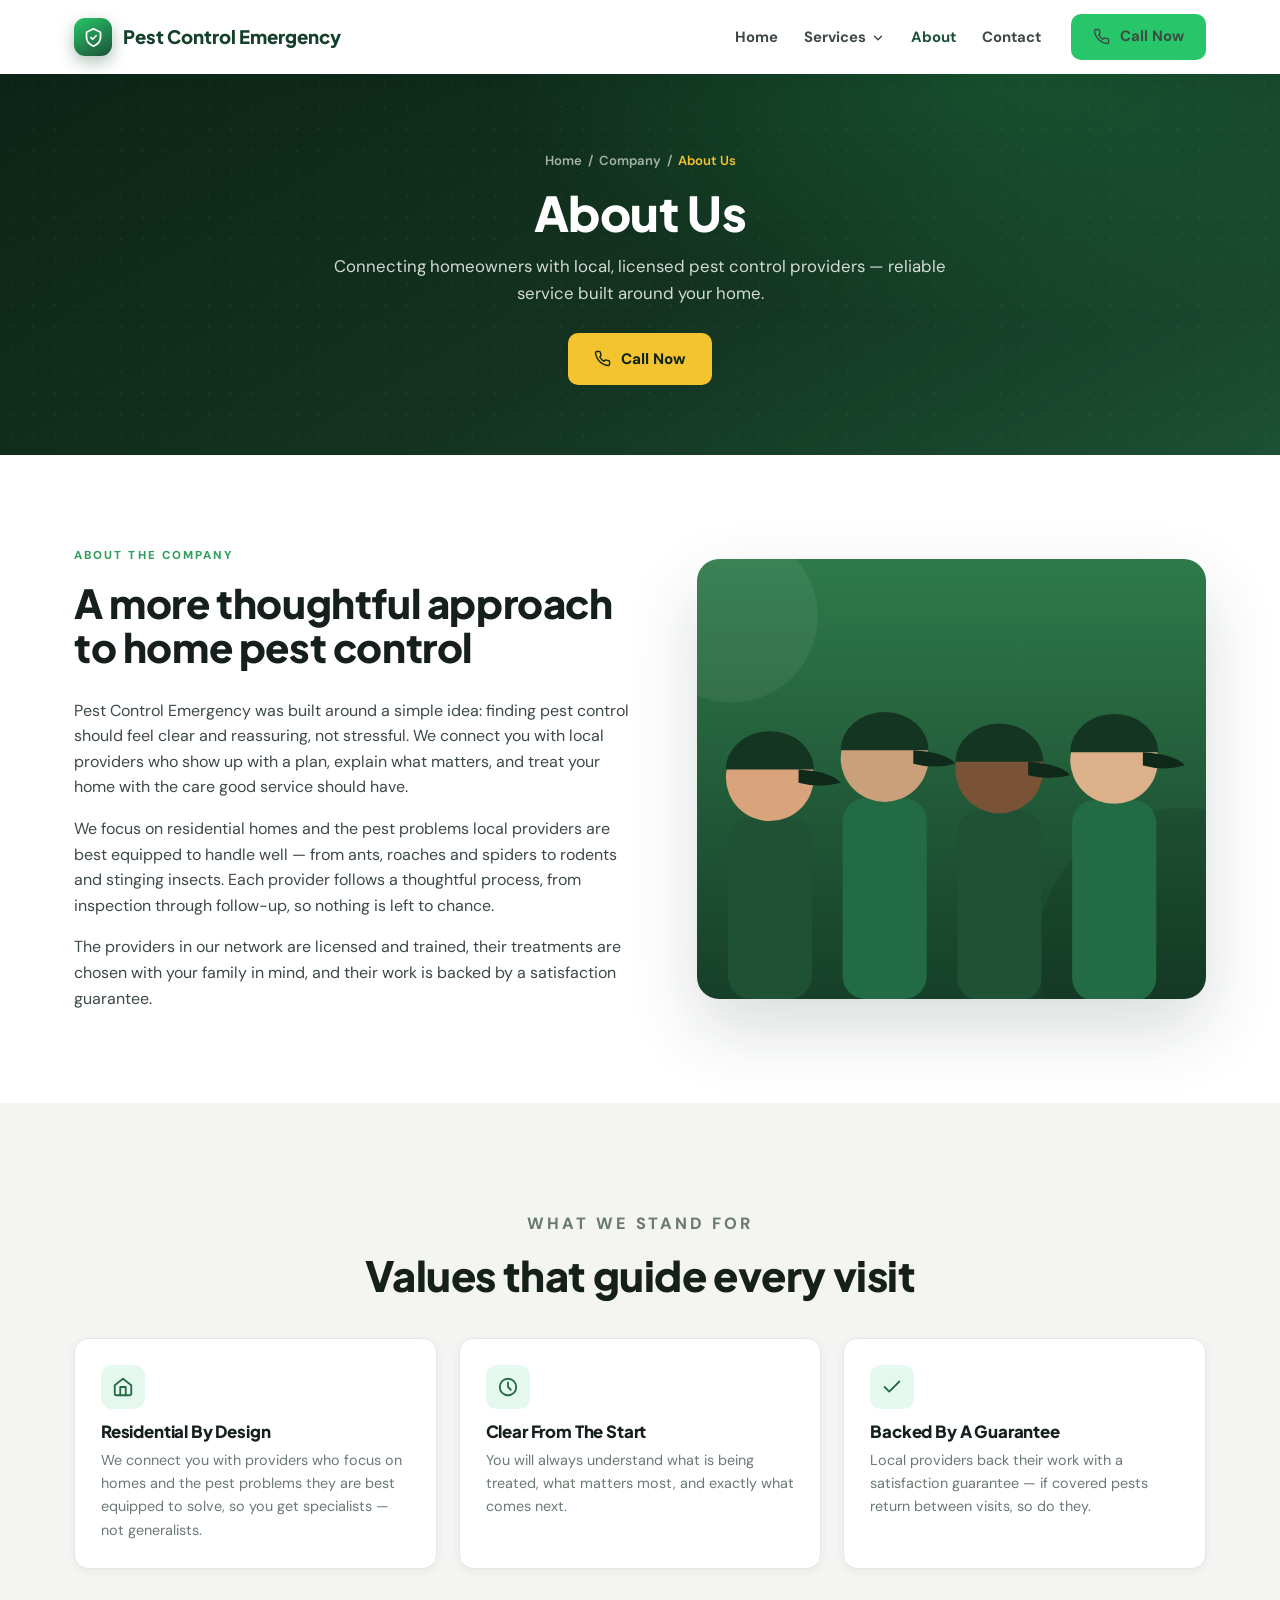
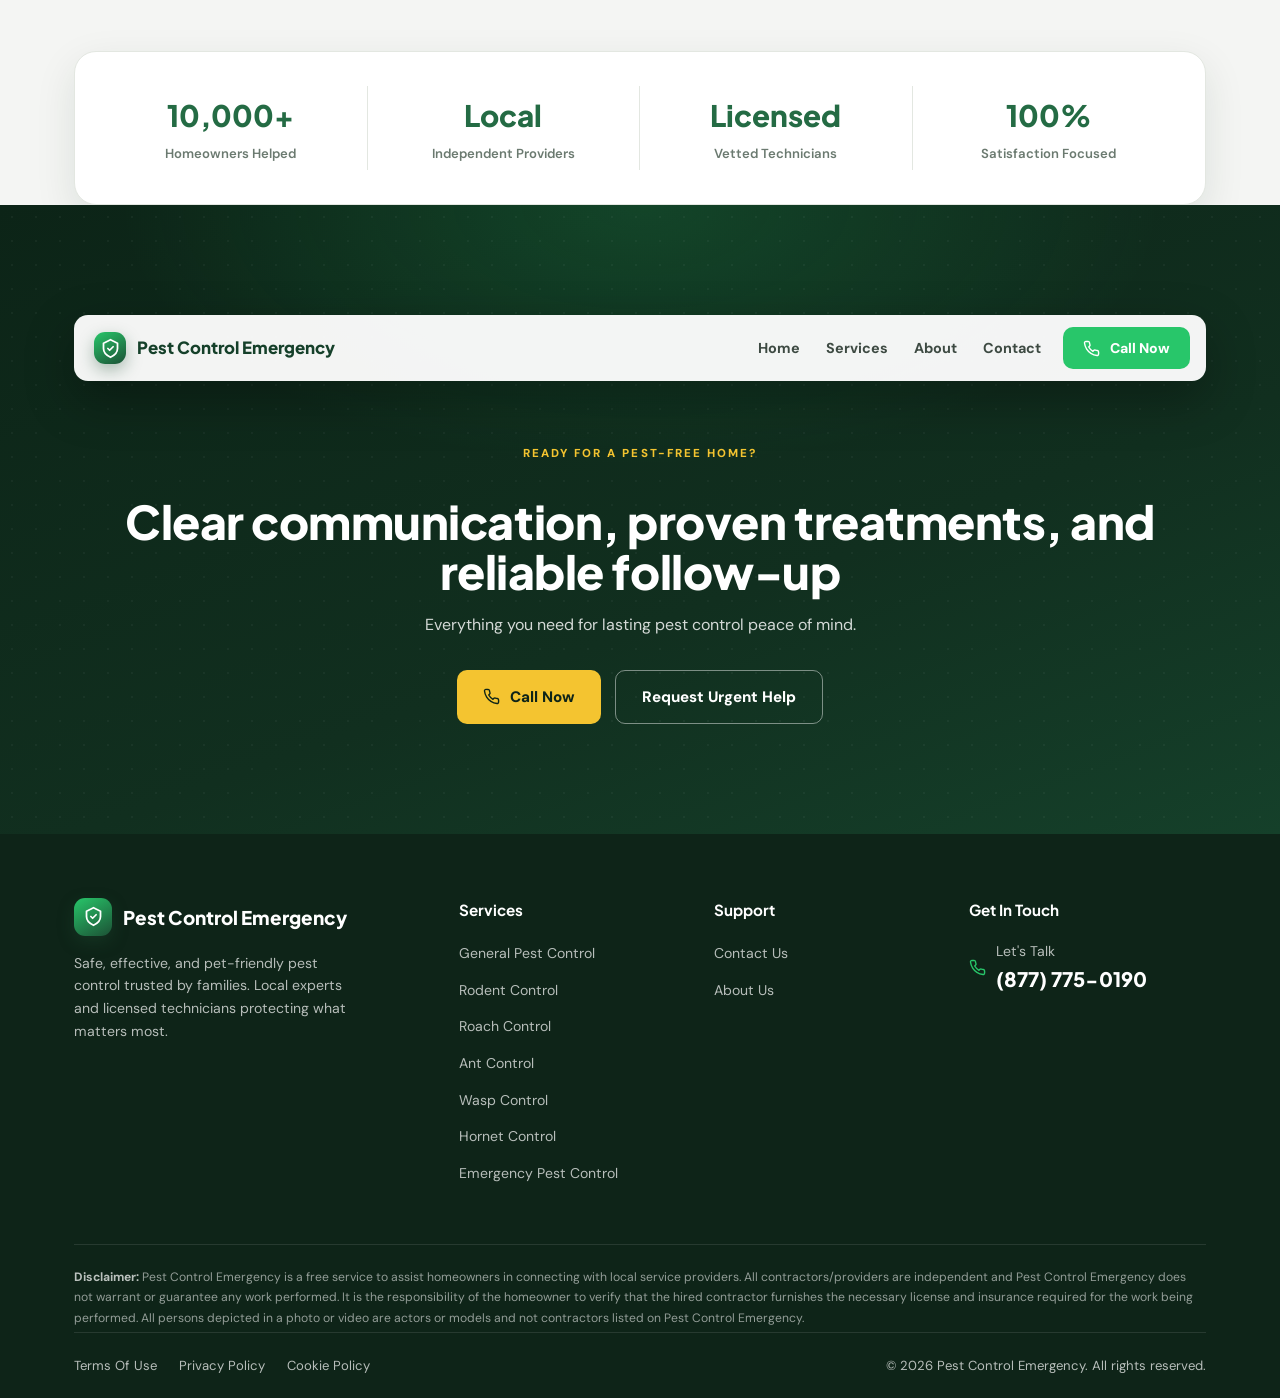
==== commit 08fb2533: "Optimize for Google Ads policy + mobile/desktop UX SEO / Ads compliance: - Add canonical, Open Graph" ====
--- a/about-us.html
+++ b/about-us.html
@@ -8,9 +8,53 @@
 <link rel="preconnect" href="https://fonts.googleapis.com" />
 <link rel="preconnect" href="https://fonts.gstatic.com" crossorigin />
 <link href="https://fonts.googleapis.com/css2?family=DM+Sans:opsz,wght@9..40,400;9..40,500;9..40,600;9..40,700&family=Plus+Jakarta+Sans:wght@500;600;700;800&display=swap" rel="stylesheet" />
-<link rel="stylesheet" href="styles.css" />
+<link rel="stylesheet" href="css/styles.css" />
+<link rel="canonical" href="https://www.pestcontrolemergency.com/about-us.html" />
+<meta name="robots" content="index, follow, max-image-preview:large" />
+<meta name="theme-color" content="#1c5135" />
+<meta name="format-detection" content="telephone=yes" />
+<link rel="icon" type="image/svg+xml" href="assets/favicon.svg" />
+<link rel="apple-touch-icon" href="assets/favicon.svg" />
+<meta property="og:type" content="website" />
+<meta property="og:site_name" content="Pest Control Emergency" />
+<meta property="og:title" content="About Us | Pest Control Emergency" />
+<meta property="og:description" content="Local expertise, skilled technicians and reliable residential pest control you can trust. Learn about Pest Control Emergency." />
+<meta property="og:url" content="https://www.pestcontrolemergency.com/about-us.html" />
+<meta property="og:image" content="https://www.pestcontrolemergency.com/assets/og-cover.jpg" />
+<meta property="og:image:width" content="1200" />
+<meta property="og:image:height" content="630" />
+<meta name="twitter:card" content="summary_large_image" />
+<meta name="twitter:title" content="About Us | Pest Control Emergency" />
+<meta name="twitter:description" content="Local expertise, skilled technicians and reliable residential pest control you can trust. Learn about Pest Control Emergency." />
+<meta name="twitter:image" content="https://www.pestcontrolemergency.com/assets/og-cover.jpg" />
+<script type="application/ld+json">
+{
+  "@context": "https://schema.org",
+  "@type": "BreadcrumbList",
+  "itemListElement": [
+    {
+      "@type": "ListItem",
+      "position": 1,
+      "name": "Home",
+      "item": "https://www.pestcontrolemergency.com/"
+    },
+    {
+      "@type": "ListItem",
+      "position": 2,
+      "name": "Company"
+    },
+    {
+      "@type": "ListItem",
+      "position": 3,
+      "name": "About Us",
+      "item": "https://www.pestcontrolemergency.com/about-us.html"
+    }
+  ]
+}
+</script>
 </head>
 <body>
+<a class="skip-link" href="#main">Skip to main content</a>
 <!-- ============ SITE HEADER ============ -->
 <header class="site-header">
   <div class="wrap">
@@ -22,7 +66,7 @@
       <ul>
         <li><a href="index.html">Home</a></li>
         <li class="has-dropdown">
-          <a>Services <svg viewBox="0 0 24 24" fill="none" stroke="currentColor" stroke-width="2.5" stroke-linecap="round" stroke-linejoin="round"><path d="M6 9l6 6 6-6"/></svg></a>
+          <a tabindex="0" role="button" aria-haspopup="true" aria-expanded="false">Services <svg viewBox="0 0 24 24" fill="none" stroke="currentColor" stroke-width="2.5" stroke-linecap="round" stroke-linejoin="round"><path d="M6 9l6 6 6-6"/></svg></a>
           <div class="dropdown">
             <a href="general-pest-control.html"><svg viewBox="0 0 24 24" fill="none" stroke-width="2"><circle cx="12" cy="13" r="5"/><path d="M12 8V4"/></svg> General Pest Control</a>
             <a href="rodent-control.html"><svg viewBox="0 0 24 24" fill="none" stroke-width="2"><circle cx="9" cy="12" r="5"/></svg> Rodent Control</a>
@@ -41,11 +85,12 @@
     </nav>
   </div>
 </header>
+<a id="main" tabindex="-1"></a>
 <section class="subhero">
   <div class="wrap">
     <div class="breadcrumb"><a href="index.html">Home</a> &nbsp;/&nbsp; Company &nbsp;/&nbsp; <span>About Us</span></div>
     <h1>About Us</h1>
-    <p>Local expertise, skilled technicians, and reliable service built specifically for homeowners.</p>
+    <p>Connecting homeowners with local, licensed pest control providers — reliable service built around your home.</p>
     <a href="tel:+18777750190" class="btn btn-gold"><svg viewBox="0 0 24 24" fill="none" stroke="currentColor" stroke-width="2" stroke-linecap="round" stroke-linejoin="round"><path d="M22 16.92v3a2 2 0 0 1-2.18 2 19.79 19.79 0 0 1-8.63-3.07 19.5 19.5 0 0 1-6-6 19.79 19.79 0 0 1-3.07-8.67A2 2 0 0 1 4.11 2h3a2 2 0 0 1 2 1.72c.13.96.36 1.9.7 2.81a2 2 0 0 1-.45 2.11L8.09 9.91a16 16 0 0 0 6 6l1.27-1.27a2 2 0 0 1 2.11-.45c.91.34 1.85.57 2.81.7A2 2 0 0 1 22 16.92z"/></svg> Call Now</a>
   </div>
 </section>
@@ -54,9 +99,9 @@
     <div class="reveal">
       <p class="eyebrow">About The Company</p>
       <h2>A more thoughtful approach to home pest control</h2>
-      <p style="color:var(--ink-2);margin-bottom:16px;">Pest Control Emergency was built around a simple idea: pest control should feel clear and reassuring, not stressful. We show up with a plan, explain what matters, and treat your home with the care good service should have.</p>
-      <p style="color:var(--ink-2);margin-bottom:16px;">We focus on residential homes and the pest problems we are best equipped to handle well — from ants, roaches and spiders to rodents and stinging insects. Every visit follows the same thoughtful process, from inspection through follow-up, so nothing is left to chance.</p>
-      <p style="color:var(--ink-2);">Our technicians are licensed and trained, our treatments are chosen with your family in mind, and our work is backed by a 100% satisfaction guarantee.</p>
+      <p style="color:var(--ink-2);margin-bottom:16px;">Pest Control Emergency was built around a simple idea: finding pest control should feel clear and reassuring, not stressful. We connect you with local providers who show up with a plan, explain what matters, and treat your home with the care good service should have.</p>
+      <p style="color:var(--ink-2);margin-bottom:16px;">We focus on residential homes and the pest problems local providers are best equipped to handle well — from ants, roaches and spiders to rodents and stinging insects. Each provider follows a thoughtful process, from inspection through follow-up, so nothing is left to chance.</p>
+      <p style="color:var(--ink-2);">The providers in our network are licensed and trained, their treatments are chosen with your family in mind, and their work is backed by a satisfaction guarantee.</p>
     </div>
     <div class="about-photo reveal d1">
       <svg viewBox="0 0 600 460" preserveAspectRatio="xMidYMid slice" xmlns="http://www.w3.org/2000/svg" aria-hidden="true">
@@ -106,9 +151,9 @@
   <div class="wrap">
     <div class="section-head center reveal"><p class="eyebrow">What We Stand For</p><h2>Values that guide every visit</h2></div>
     <div class="values-grid" style="margin-top:40px;">
-      <div class="value reveal"><span class="ic"><svg viewBox="0 0 24 24" fill="none" stroke-width="2" stroke-linecap="round" stroke-linejoin="round"><path d="M3 10l9-7 9 7v9a2 2 0 0 1-2 2H5a2 2 0 0 1-2-2z"/><path d="M9 21V12h6v9"/></svg></span><h3>Residential By Design</h3><p>We focus on homes and the pest problems we are best equipped to solve, so you get specialists — not generalists.</p></div>
+      <div class="value reveal"><span class="ic"><svg viewBox="0 0 24 24" fill="none" stroke-width="2" stroke-linecap="round" stroke-linejoin="round"><path d="M3 10l9-7 9 7v9a2 2 0 0 1-2 2H5a2 2 0 0 1-2-2z"/><path d="M9 21V12h6v9"/></svg></span><h3>Residential By Design</h3><p>We connect you with providers who focus on homes and the pest problems they are best equipped to solve, so you get specialists — not generalists.</p></div>
       <div class="value reveal d1"><span class="ic"><svg viewBox="0 0 24 24" fill="none" stroke-width="2" stroke-linecap="round" stroke-linejoin="round"><circle cx="12" cy="12" r="9"/><path d="M12 7v5l3 3"/></svg></span><h3>Clear From The Start</h3><p>You will always understand what is being treated, what matters most, and exactly what comes next.</p></div>
-      <div class="value reveal d2"><span class="ic"><svg viewBox="0 0 24 24" fill="none" stroke-width="2" stroke-linecap="round" stroke-linejoin="round"><path d="M20 6L9 17l-5-5"/></svg></span><h3>Backed By A Guarantee</h3><p>Our 100% satisfaction guarantee means if covered pests return between visits, so do we.</p></div>
+      <div class="value reveal d2"><span class="ic"><svg viewBox="0 0 24 24" fill="none" stroke-width="2" stroke-linecap="round" stroke-linejoin="round"><path d="M20 6L9 17l-5-5"/></svg></span><h3>Backed By A Guarantee</h3><p>Local providers back their work with a satisfaction guarantee — if covered pests return between visits, so do they.</p></div>
     </div>
   </div>
 </section>
@@ -116,10 +161,10 @@
 <section class="stats-wrap" style="background:var(--bg);padding-top:0;">
   <div class="wrap">
     <div class="stats reveal">
-      <div class="stat"><div class="num">10,000+</div><div class="lab">Homeowners Trust Us</div></div>
-      <div class="stat"><div class="num">Local</div><div class="lab">Local Family Owned</div></div>
-      <div class="stat"><div class="num">Licensed</div><div class="lab">Expert Technicians</div></div>
-      <div class="stat"><div class="num">100%</div><div class="lab">Satisfaction Guarantee</div></div>
+      <div class="stat"><div class="num">10,000+</div><div class="lab">Homeowners Helped</div></div>
+      <div class="stat"><div class="num">Local</div><div class="lab">Independent Providers</div></div>
+      <div class="stat"><div class="num">Licensed</div><div class="lab">Vetted Technicians</div></div>
+      <div class="stat"><div class="num">100%</div><div class="lab">Satisfaction Focused</div></div>
     </div>
   </div>
 </section>
@@ -127,7 +172,7 @@
 <section class="cta" id="contact">
   <div class="wrap">
     <div class="cta-nav reveal">
-      <a href="#home" class="logo">
+      <a href="index.html" class="logo">
         <span class="logo-mark"><svg viewBox="0 0 24 24" fill="none" stroke="#fff" stroke-width="2" stroke-linecap="round" stroke-linejoin="round"><path d="M12 2L4 6v6c0 5 3.5 8 8 10 4.5-2 8-5 8-10V6l-8-4z"/><path d="M9 12l2 2 4-4"/></svg></span>
         <span>Pest Control Emergency</span>
       </a>
@@ -161,7 +206,7 @@
   <div class="wrap">
     <div class="footer-grid">
       <div>
-        <a href="#home" class="logo">
+        <a href="index.html" class="logo">
           <span class="logo-mark"><svg viewBox="0 0 24 24" fill="none" stroke="#fff" stroke-width="2" stroke-linecap="round" stroke-linejoin="round"><path d="M12 2L4 6v6c0 5 3.5 8 8 10 4.5-2 8-5 8-10V6l-8-4z"/><path d="M9 12l2 2 4-4"/></svg></span>
           <span>Pest Control Emergency</span>
         </a>
@@ -194,6 +239,9 @@
         </div>
       </div>
     </div>
+    <div class="footer-disclaimer">
+      <strong>Disclaimer:</strong> Pest Control Emergency is a free service to assist homeowners in connecting with local service providers. All contractors/providers are independent and Pest Control Emergency does not warrant or guarantee any work performed. It is the responsibility of the homeowner to verify that the hired contractor furnishes the necessary license and insurance required for the work being performed. All persons depicted in a photo or video are actors or models and not contractors listed on Pest Control Emergency.
+    </div>
     <div class="footer-bottom">
       <div class="links">
         <a href="terms-of-use.html">Terms Of Use</a>
@@ -204,6 +252,7 @@
     </div>
   </div>
 </footer>
-<script src="script.js"></script>
+<a href="tel:+18777750190" class="mobile-call-bar" aria-label="Call Pest Control Emergency now at (877) 775-0190"><svg viewBox="0 0 24 24" fill="none" stroke="currentColor" stroke-width="2" stroke-linecap="round" stroke-linejoin="round"><path d="M22 16.92v3a2 2 0 0 1-2.18 2 19.79 19.79 0 0 1-8.63-3.07 19.5 19.5 0 0 1-6-6 19.79 19.79 0 0 1-3.07-8.67A2 2 0 0 1 4.11 2h3a2 2 0 0 1 2 1.72c.13.96.36 1.9.7 2.81a2 2 0 0 1-.45 2.11L8.09 9.91a16 16 0 0 0 6 6l1.27-1.27a2 2 0 0 1 2.11-.45c.91.34 1.85.57 2.81.7A2 2 0 0 1 22 16.92z"/></svg>Call Now — (877) 775-0190</a>
+<script src="js/script.js"></script>
 </body>
 </html>
--- a/css/styles.css
+++ b/css/styles.css
@@ -0,0 +1,605 @@
+/* =========================================================
+   Pest Control Emergency — Stylesheet
+   Brand: green + gold, clean & trustworthy
+   ========================================================= */
+
+:root {
+  /* Greens */
+  --green-950: #0e2418;
+  --green-900: #112f1f;
+  --green-800: #15402a;
+  --green-700: #1c5135;
+  --green-600: #246b44;
+  --green-500: #2f8f57;
+  --bright-500: #28c66a;
+  --bright-600: #20b25e;
+  --eyebrow: #2f9e5d;
+
+  /* Gold */
+  --gold: #f4c430;
+  --gold-600: #e3b223;
+
+  /* Neutrals */
+  --bg: #f4f5f3;
+  --bg-2: #eceeea;
+  --surface: #ffffff;
+  --ink: #16201a;
+  --ink-2: #3d4a42;
+  --muted: #6b7a70;
+  --line: #e3e7e1;
+
+  --radius: 14px;
+  --radius-lg: 22px;
+  --shadow-sm: 0 2px 8px rgba(20, 51, 31, .06);
+  --shadow: 0 14px 40px rgba(16, 46, 28, .10);
+  --shadow-lg: 0 30px 70px rgba(16, 46, 28, .16);
+
+  --maxw: 1180px;
+  --font-display: "Plus Jakarta Sans", system-ui, sans-serif;
+  --font-body: "DM Sans", system-ui, sans-serif;
+}
+
+* { box-sizing: border-box; margin: 0; padding: 0; }
+
+html { scroll-behavior: smooth; scroll-padding-top: 90px; }
+
+body {
+  font-family: var(--font-body);
+  color: var(--ink);
+  background: var(--bg);
+  line-height: 1.6;
+  -webkit-font-smoothing: antialiased;
+  overflow-x: hidden;
+}
+
+img { max-width: 100%; display: block; }
+a { color: inherit; text-decoration: none; }
+
+.wrap { width: 100%; max-width: var(--maxw); margin: 0 auto; padding: 0 24px; }
+
+.eyebrow {
+  font-family: var(--font-body);
+  font-weight: 800;
+  font-size: .72rem;
+  letter-spacing: .18em;
+  text-transform: uppercase;
+  color: var(--eyebrow);
+  margin-bottom: 16px;
+}
+
+h1, h2, h3, h4 { font-family: var(--font-display); line-height: 1.08; letter-spacing: -.01em; }
+
+.section { padding: 92px 0; }
+
+/* ---------- Buttons ---------- */
+.btn {
+  display: inline-flex; align-items: center; gap: 10px;
+  font-family: var(--font-body); font-weight: 800; font-size: .95rem;
+  padding: 14px 26px; border-radius: 10px; border: none; cursor: pointer;
+  transition: transform .2s ease, box-shadow .2s ease, background .2s ease;
+  white-space: nowrap;
+}
+.btn svg { width: 17px; height: 17px; }
+.btn-gold { background: var(--gold); color: var(--green-950); }
+.btn-gold:hover { background: var(--gold-600); transform: translateY(-2px); box-shadow: 0 12px 26px rgba(244,196,48,.4); }
+.btn-green { background: var(--bright-500); color: #fff; }
+.btn-green:hover { background: var(--bright-600); transform: translateY(-2px); box-shadow: 0 12px 26px rgba(40,198,106,.35); }
+.btn-dark { background: var(--green-700); color: #fff; }
+.btn-dark:hover { background: var(--green-600); transform: translateY(-2px); }
+.btn-ghost { background: transparent; color: #fff; border: 1.5px solid rgba(255,255,255,.45); }
+.btn-ghost:hover { background: rgba(255,255,255,.12); transform: translateY(-2px); }
+
+/* ---------- Header ---------- */
+.header {
+  position: fixed; top: 0; left: 0; right: 0; z-index: 100;
+  padding: 18px 0; transition: background .35s ease, padding .35s ease, box-shadow .35s ease;
+}
+.header.scrolled {
+  background: rgba(255,255,255,.92);
+  backdrop-filter: blur(12px);
+  box-shadow: 0 6px 24px rgba(16,46,28,.08);
+  padding: 12px 0;
+}
+.header .wrap { display: flex; align-items: center; justify-content: space-between; gap: 24px; }
+
+.logo { display: flex; align-items: center; gap: 11px; font-family: var(--font-display); font-weight: 800; font-size: 1.18rem; color: #fff; transition: color .35s ease; }
+.header.scrolled .logo { color: var(--green-800); }
+.logo-mark {
+  width: 38px; height: 38px; border-radius: 11px; flex: none;
+  background: linear-gradient(150deg, var(--bright-500), var(--green-700));
+  display: grid; place-items: center; box-shadow: 0 6px 16px rgba(31,81,53,.35);
+}
+.logo-mark svg { width: 21px; height: 21px; }
+.logo small { display: block; font-family: var(--font-body); font-weight: 600; font-size: .62rem; letter-spacing: .12em; text-transform: uppercase; opacity: .7; }
+
+.nav { display: flex; align-items: center; gap: 30px; }
+.nav-links { display: flex; gap: 28px; list-style: none; }
+.nav-links a { font-weight: 700; font-size: .92rem; color: rgba(255,255,255,.9); transition: color .25s ease; position: relative; }
+.nav-links a::after { content: ""; position: absolute; left: 0; bottom: -5px; width: 0; height: 2px; background: var(--gold); transition: width .25s ease; }
+.nav-links a:hover::after { width: 100%; }
+.header.scrolled .nav-links a { color: var(--ink-2); }
+.header.scrolled .nav-links a:hover { color: var(--green-700); }
+
+.nav-call { padding: 11px 22px; font-size: .9rem; }
+
+.burger { display: none; background: none; border: none; cursor: pointer; flex-direction: column; gap: 5px; padding: 8px; }
+.burger span { width: 24px; height: 2.5px; background: #fff; border-radius: 3px; transition: .3s; }
+.header.scrolled .burger span { background: var(--green-800); }
+
+/* ---------- Hero ---------- */
+.hero {
+  position: relative; min-height: 560px; display: flex; align-items: center;
+  padding: 64px 0; overflow: hidden; background: #0e2418;
+}
+.hero-media { position: absolute; inset: 0; z-index: 0; }
+.hero-media img, .hero-media svg {
+  position: absolute; inset: 0; width: 100%; height: 100%; object-fit: cover;
+}
+.hero-media img { z-index: 1; } /* real photo sits over the illustration when present */
+/* readability gradient over the left where the card sits */
+.hero-overlay {
+  position: absolute; inset: 0; z-index: 2;
+  background: linear-gradient(100deg,
+    rgba(11,30,19,.92) 0%, rgba(11,30,19,.66) 32%,
+    rgba(11,30,19,.22) 52%, rgba(11,30,19,0) 70%);
+}
+.hero .wrap { position: relative; z-index: 3; }
+
+.hero-card {
+  position: relative; max-width: 500px;
+  background: linear-gradient(160deg, rgba(24,64,42,.5), rgba(11,30,19,.38));
+  border: 1.5px solid rgba(244,196,48,.55);
+  backdrop-filter: blur(4px);
+  border-radius: var(--radius-lg);
+  padding: 38px;
+  box-shadow: var(--shadow-lg);
+  color: #fff;
+}
+/* inner gold frame line to match the design */
+.hero-card::before {
+  content: ""; position: absolute; inset: 10px; border: 1px solid rgba(244,196,48,.28);
+  border-radius: 15px; pointer-events: none;
+}
+.hero-brand { display: flex; align-items: center; gap: 9px; font-family: var(--font-display); font-weight: 800; margin-bottom: 26px; font-size: 1.02rem; }
+.hero-brand .dot { color: var(--gold); }
+.hero h1 { font-size: clamp(2.1rem, 5vw, 3.05rem); font-weight: 800; margin-bottom: 16px; }
+.hero h1 .accent { color: var(--gold); font-style: italic; }
+.hero p.lede { color: rgba(255,255,255,.82); font-size: 1.02rem; margin-bottom: 26px; max-width: 420px; }
+
+.hero-feats { display: flex; gap: 26px; flex-wrap: wrap; margin-bottom: 30px; }
+.hero-feat { display: flex; flex-direction: column; align-items: center; gap: 8px; text-align: center; }
+.hero-feat .ic { width: 40px; height: 40px; border-radius: 50%; background: rgba(255,255,255,.1); display: grid; place-items: center; }
+.hero-feat .ic svg { width: 19px; height: 19px; stroke: var(--gold); }
+.hero-feat span { font-size: .76rem; font-weight: 700; color: rgba(255,255,255,.85); max-width: 90px; }
+
+/* ---------- Section heads ---------- */
+.section-head { max-width: 620px; }
+.section-head.center { margin: 0 auto; text-align: center; }
+.section-head h2 { font-size: clamp(1.9rem, 4vw, 2.6rem); font-weight: 800; color: var(--ink); }
+.section-head p { color: var(--muted); margin-top: 16px; font-size: 1.02rem; }
+
+/* ---------- Services ---------- */
+.services { background: var(--bg); }
+.services-grid { display: grid; grid-template-columns: 1fr 1.15fr; gap: 56px; align-items: center; }
+.services-intro h2 { font-size: clamp(1.9rem, 3.6vw, 2.5rem); font-weight: 800; }
+.services-intro p { color: var(--muted); margin: 18px 0 28px; }
+
+.cards { display: grid; grid-template-columns: 1fr 1fr; gap: 16px; }
+.card {
+  background: var(--surface); border: 1px solid var(--line); border-radius: var(--radius);
+  padding: 22px; box-shadow: var(--shadow-sm); transition: transform .25s ease, box-shadow .25s ease, border-color .25s ease;
+}
+.card:hover { transform: translateY(-5px); box-shadow: var(--shadow); border-color: var(--bright-500); }
+.card.active { border-color: var(--bright-500); box-shadow: 0 12px 30px rgba(40,198,106,.16); }
+.card.active .ic { background: rgba(40,198,106,.12); }
+.card .ic { width: 44px; height: 44px; border-radius: 11px; background: var(--bg-2); display: grid; place-items: center; margin-bottom: 14px; }
+.card .ic svg { width: 22px; height: 22px; stroke: var(--green-600); }
+.card h3 { font-size: 1.02rem; font-weight: 800; margin-bottom: 8px; }
+.card p { font-size: .85rem; color: var(--muted); line-height: 1.55; }
+.card.wide { grid-column: 1 / -1; }
+
+/* ---------- Approach / Process ---------- */
+.approach { background: var(--surface); }
+.flow { margin-top: 56px; background: linear-gradient(180deg, #f3f7f3, #eef3ee); border-radius: var(--radius-lg); padding: 48px; position: relative; }
+.flow-grid { display: grid; grid-template-columns: 1fr 1fr; gap: 30px 90px; position: relative; }
+.step {
+  position: relative; border-radius: var(--radius); padding: 22px 24px; color: #fff;
+  box-shadow: 0 14px 30px rgba(20,64,42,.22);
+}
+.step.left { background: var(--green-700); }
+.step.right { background: var(--green-800); }
+.step h4 { color: var(--gold); font-size: 1.02rem; font-weight: 800; margin-bottom: 8px; }
+.step p { font-size: .85rem; color: rgba(255,255,255,.82); line-height: 1.5; }
+/* vertical connector */
+.flow-grid::before {
+  content: ""; position: absolute; left: 50%; top: 30px; bottom: 30px; width: 2px;
+  background: var(--gold); transform: translateX(-50%); opacity: .55;
+}
+.step::after { content: ""; position: absolute; top: 50%; width: 42px; height: 2px; background: var(--gold); opacity: .55; }
+.step.left::after { right: -67px; }
+.step.right::after { left: -67px; }
+
+/* ---------- Stats ---------- */
+.stats-wrap { background: var(--surface); padding-bottom: 0; }
+.stats {
+  background: var(--surface); border: 1px solid var(--line); border-radius: var(--radius-lg);
+  box-shadow: var(--shadow); display: grid; grid-template-columns: repeat(4,1fr);
+  text-align: center; padding: 34px 20px; margin-top: -10px;
+}
+.stat { padding: 6px 12px; border-right: 1px solid var(--line); }
+.stat:last-child { border-right: none; }
+.stat .num { font-family: var(--font-display); font-weight: 800; font-size: 1.85rem; color: var(--green-600); }
+.stat .lab { font-size: .82rem; color: var(--muted); font-weight: 600; margin-top: 4px; }
+
+/* ---------- Why / Clear not stressful ---------- */
+.why { background: var(--bg); }
+.why-grid { display: grid; grid-template-columns: 1.05fr .95fr; gap: 60px; align-items: center; }
+.why h2 { font-size: clamp(1.9rem, 3.8vw, 2.5rem); font-weight: 800; }
+.why .why-lede { color: var(--muted); margin: 18px 0 26px; }
+.checks { display: grid; grid-template-columns: 1fr 1fr; gap: 14px 24px; margin-bottom: 30px; }
+.check { display: flex; align-items: center; gap: 10px; font-weight: 600; font-size: .92rem; color: var(--ink-2); }
+.check .tick { width: 22px; height: 22px; border-radius: 50%; background: rgba(40,198,106,.15); display: grid; place-items: center; flex: none; }
+.check .tick svg { width: 13px; height: 13px; stroke: var(--bright-600); }
+
+.why-visual { position: relative; display: flex; flex-direction: column; align-items: center; padding-top: 40px; }
+.badge {
+  position: absolute; top: 0; right: 0; z-index: 4;
+  width: 150px; height: 150px; flex: none;
+  filter: drop-shadow(0 18px 40px rgba(31,81,53,.4));
+}
+.badge svg { width: 100%; height: 100%; display: block; }
+.guarantee-card {
+  width: 100%; max-width: 420px; margin-top: 70px; align-self: flex-end;
+  background: var(--green-800); color: #fff;
+  border-radius: var(--radius-lg); padding: 40px 30px 30px; box-shadow: var(--shadow-lg);
+}
+.guarantee-card h4 { color: var(--gold); font-size: 1.1rem; margin-bottom: 10px; }
+.guarantee-card p { font-size: .85rem; color: rgba(255,255,255,.82); }
+.guarantee-card .face { width: 40px; height: 40px; border-radius: 50%; background: var(--gold); display: grid; place-items: center; margin-top: 18px; font-weight: 800; color: var(--green-900); }
+
+/* ---------- About ---------- */
+.about { background: var(--surface); }
+.about-grid { display: grid; grid-template-columns: 1.05fr .95fr; gap: 60px; align-items: center; }
+.about h2 { font-size: clamp(1.9rem, 3.8vw, 2.5rem); font-weight: 800; margin-bottom: 30px; }
+.feature-grid { display: grid; grid-template-columns: 1fr 1fr; gap: 26px 30px; }
+.feature .ic { width: 34px; height: 34px; border-radius: 9px; background: rgba(40,198,106,.12); display: grid; place-items: center; margin-bottom: 12px; }
+.feature .ic svg { width: 18px; height: 18px; stroke: var(--green-600); }
+.feature h3 { font-size: 1rem; font-weight: 800; margin-bottom: 7px; }
+.feature p { font-size: .85rem; color: var(--muted); line-height: 1.55; }
+
+.about-photo {
+  border-radius: var(--radius-lg); overflow: hidden; min-height: 440px; position: relative;
+  box-shadow: var(--shadow-lg);
+}
+.about-photo svg { position: absolute; inset: 0; width: 100%; height: 100%; }
+.about-photo img { width: 100%; height: 100%; object-fit: cover; position: absolute; inset: 0; z-index: 2; }
+.photo-ph { text-align: center; padding: 30px; }
+.photo-ph svg { width: 54px; height: 54px; stroke: rgba(255,255,255,.6); margin: 0 auto 12px; }
+.photo-ph span { font-size: .82rem; font-weight: 600; }
+
+/* ---------- Testimonials ---------- */
+.testi { background: var(--bg); }
+.testi-head { display: flex; justify-content: space-between; align-items: flex-end; gap: 24px; margin-bottom: 44px; }
+.testi-head h2 { font-size: clamp(1.8rem, 3.6vw, 2.4rem); font-weight: 800; }
+.testi-grid { display: grid; grid-template-columns: repeat(3,1fr); gap: 22px; }
+.testi-card { background: var(--surface); border: 1px solid var(--line); border-radius: var(--radius); padding: 28px; box-shadow: var(--shadow-sm); transition: transform .25s ease, box-shadow .25s ease; }
+.testi-card:hover { transform: translateY(-5px); box-shadow: var(--shadow); }
+.testi-card .stars { color: var(--gold); letter-spacing: 2px; margin-bottom: 14px; }
+.testi-card .quote { font-size: .92rem; color: var(--ink-2); line-height: 1.65; margin-bottom: 20px; }
+.testi-author { display: flex; align-items: center; gap: 12px; }
+.avatar { width: 42px; height: 42px; border-radius: 50%; background: linear-gradient(135deg, var(--bright-500), var(--green-700)); display: grid; place-items: center; color: #fff; font-weight: 800; flex: none; }
+.testi-author b { font-size: .9rem; display: block; }
+.testi-author small { font-size: .76rem; color: var(--muted); }
+
+/* ---------- Areas ---------- */
+.areas { background: var(--surface); }
+.areas .eyebrow { text-align: center; }
+.tabs { display: flex; flex-wrap: wrap; justify-content: center; gap: 8px; border-bottom: 1px solid var(--line); padding-bottom: 0; margin: 8px auto 0; max-width: 860px; }
+.tab {
+  background: none; border: none; cursor: pointer; font-family: var(--font-body);
+  font-weight: 800; font-size: .82rem; letter-spacing: .06em; text-transform: uppercase;
+  color: var(--muted); padding: 14px 18px; border-bottom: 3px solid transparent; transition: .2s;
+}
+.tab:hover { color: var(--green-700); }
+.tab.active { color: var(--green-700); border-bottom-color: var(--green-600); }
+.tab-panel { display: none; max-width: 860px; margin: 36px auto 0; }
+.tab-panel.active { display: block; }
+.tab-panel .grid { display: grid; grid-template-columns: repeat(3,1fr); gap: 14px 30px; }
+.area-item { display: flex; align-items: center; gap: 10px; font-weight: 600; color: var(--ink-2); font-size: .95rem; }
+.area-item svg { width: 16px; height: 16px; stroke: var(--bright-600); flex: none; }
+
+/* ---------- CTA ---------- */
+.cta {
+  position: relative; padding: 110px 0; text-align: center; color: #fff;
+  background:
+    radial-gradient(800px 400px at 50% 0%, rgba(40,198,106,.18), transparent 65%),
+    linear-gradient(160deg, #0c2417, #112f1f 60%, #15402a);
+  overflow: hidden;
+}
+.cta::before { content: ""; position: absolute; inset: 0; background-image: radial-gradient(rgba(255,255,255,.04) 1px, transparent 1px); background-size: 24px 24px; }
+.cta .wrap { position: relative; z-index: 2; }
+.cta-nav {
+  display: flex; align-items: center; justify-content: space-between; gap: 22px;
+  background: rgba(255,255,255,.95); border-radius: 14px; padding: 12px 16px 12px 20px;
+  box-shadow: 0 18px 50px rgba(0,0,0,.3); margin-bottom: 64px;
+}
+.cta-nav .logo { color: var(--green-800); font-size: 1.05rem; }
+.cta-nav .logo .logo-mark { width: 32px; height: 32px; }
+.cta-nav-links { display: flex; align-items: center; gap: 26px; list-style: none; }
+.cta-nav-links a { color: var(--ink-2); font-weight: 700; font-size: .9rem; }
+.cta-nav-links a:hover { color: var(--green-700); }
+.cta-nav-right { display: flex; align-items: center; gap: 22px; }
+.cta-nav .btn { padding: 10px 20px; font-size: .88rem; }
+.cta .eyebrow { color: var(--gold); text-align: center; }
+.cta h2 { font-size: clamp(2rem, 4.5vw, 2.9rem); font-weight: 800; margin-bottom: 16px; }
+.cta p { color: rgba(255,255,255,.82); max-width: 540px; margin: 0 auto 32px; }
+.cta-btns { display: flex; gap: 14px; justify-content: center; flex-wrap: wrap; }
+
+/* ---------- Footer ---------- */
+.footer { background: var(--green-950); color: rgba(255,255,255,.7); padding: 64px 0 0; }
+.footer-grid { display: grid; grid-template-columns: 1.6fr 1fr 1fr 1.1fr; gap: 40px; padding-bottom: 48px; }
+.footer .logo { color: #fff; margin-bottom: 16px; }
+.footer-about { font-size: .88rem; line-height: 1.6; max-width: 280px; }
+.footer h5 { color: #fff; font-family: var(--font-display); font-weight: 700; font-size: .95rem; margin-bottom: 18px; }
+.footer ul { list-style: none; }
+.footer ul li { margin-bottom: 11px; }
+.footer ul a { font-size: .88rem; transition: color .2s; }
+.footer ul a:hover { color: var(--gold); }
+.footer .contact-line { display: flex; align-items: center; gap: 10px; margin-bottom: 12px; font-size: .88rem; }
+.footer .contact-line svg { width: 17px; height: 17px; stroke: var(--bright-500); flex: none; }
+.footer .phone { font-family: var(--font-display); font-weight: 800; font-size: 1.25rem; color: #fff; }
+.footer-disclaimer { border-top: 1px solid rgba(255,255,255,.1); padding: 22px 0 4px; font-size: .76rem; line-height: 1.65; color: rgba(255,255,255,.55); }
+.footer-disclaimer strong { color: rgba(255,255,255,.72); font-weight: 700; }
+.footer-bottom { border-top: 1px solid rgba(255,255,255,.1); padding: 22px 0; display: flex; justify-content: space-between; align-items: center; gap: 16px; flex-wrap: wrap; font-size: .82rem; }
+.footer-bottom .links { display: flex; gap: 22px; }
+.footer-bottom a:hover { color: var(--gold); }
+
+/* ---------- Reveal animation ---------- */
+.reveal { opacity: 0; transform: translateY(28px); transition: opacity .7s ease, transform .7s ease; }
+.reveal.in { opacity: 1; transform: none; }
+.reveal.d1 { transition-delay: .08s; }
+.reveal.d2 { transition-delay: .16s; }
+.reveal.d3 { transition-delay: .24s; }
+.reveal.d4 { transition-delay: .32s; }
+
+/* ---------- Responsive ---------- */
+@media (max-width: 940px) {
+  .services-grid, .why-grid, .about-grid { grid-template-columns: 1fr; gap: 40px; }
+  .testi-grid { grid-template-columns: 1fr; }
+  .footer-grid { grid-template-columns: 1fr 1fr; gap: 32px; }
+  .flow-grid { grid-template-columns: 1fr; gap: 18px; }
+  .flow-grid::before, .step::after { display: none; }
+  .flow { padding: 26px; }
+}
+@media (max-width: 720px) {
+  .badge { position: static; margin: 0 auto 18px; }
+  .why-visual { padding-top: 0; }
+  .guarantee-card { margin-top: 0; align-self: center; }
+  .cta-nav-links { display: none; }
+  .cta-nav { margin-bottom: 40px; }
+  .section { padding: 64px 0; }
+  .nav-links, .nav-call { display: none; }
+  .burger { display: flex; }
+  .nav.open .nav-links {
+    display: flex; flex-direction: column; gap: 18px; position: absolute; top: 64px; right: 16px; left: 16px;
+    background: #fff; padding: 24px; border-radius: 14px; box-shadow: var(--shadow-lg);
+  }
+  .nav.open .nav-links a { color: var(--ink-2); }
+  .stats { grid-template-columns: 1fr 1fr; gap: 22px 0; }
+  .stat:nth-child(2) { border-right: none; }
+  .stat { border-bottom: 1px solid var(--line); padding-bottom: 18px; }
+  .stat:nth-child(3), .stat:nth-child(4) { border-bottom: none; padding-bottom: 0; }
+  .cards { grid-template-columns: 1fr; }
+  .checks { grid-template-columns: 1fr; }
+  .feature-grid { grid-template-columns: 1fr; }
+  .tab-panel .grid { grid-template-columns: 1fr 1fr; }
+  .testi-head { flex-direction: column; align-items: flex-start; }
+  .hero-card { padding: 28px; }
+  .footer-bottom { flex-direction: column; align-items: flex-start; }
+}
+@media (max-width: 440px) {
+  .tab-panel .grid { grid-template-columns: 1fr; }
+  .footer-grid { grid-template-columns: 1fr; }
+  .hero-feats { gap: 16px; }
+}
+
+/* =========================================================
+   MULTI-PAGE ADDITIONS — header nav, subpages, forms, legal
+   ========================================================= */
+
+/* ---- Sticky site header ---- */
+.site-header {
+  position: sticky; top: 0; z-index: 200; background: #fff;
+  box-shadow: 0 2px 16px rgba(16,46,28,.07);
+}
+.site-header .wrap { display: flex; align-items: center; justify-content: space-between; height: 74px; gap: 24px; }
+.site-header .logo { color: var(--green-800); font-size: 1.16rem; }
+.main-nav { display: flex; align-items: center; gap: 30px; }
+.main-nav > ul { display: flex; align-items: center; gap: 26px; list-style: none; }
+.main-nav > ul > li { position: relative; }
+.main-nav a { font-weight: 700; font-size: .93rem; color: var(--ink-2); transition: color .2s; }
+.main-nav a:hover, .main-nav a.current { color: var(--green-700); }
+.main-nav .has-dropdown > a { display: inline-flex; align-items: center; gap: 5px; cursor: pointer; }
+.main-nav .has-dropdown > a svg { width: 14px; height: 14px; transition: transform .25s; }
+.main-nav .has-dropdown:hover > a svg { transform: rotate(180deg); }
+.dropdown {
+  position: absolute; top: calc(100% + 14px); left: 50%; transform: translateX(-50%) translateY(8px);
+  background: #fff; border: 1px solid var(--line); border-radius: 14px; padding: 8px; min-width: 248px;
+  box-shadow: var(--shadow-lg); opacity: 0; visibility: hidden; transition: .22s;
+}
+.main-nav .has-dropdown:hover .dropdown { opacity: 1; visibility: visible; transform: translateX(-50%) translateY(0); }
+.dropdown::before { content: ""; position: absolute; top: -16px; left: 0; right: 0; height: 16px; }
+.dropdown a { display: flex; align-items: center; gap: 10px; padding: 11px 14px; border-radius: 9px; font-weight: 600; font-size: .9rem; }
+.dropdown a:hover { background: var(--bg-2); color: var(--green-700); }
+.dropdown a svg { width: 17px; height: 17px; stroke: var(--green-600); flex: none; }
+.header-call { padding: 11px 22px; font-size: .9rem; }
+.nav-burger { display: none; background: none; border: none; cursor: pointer; flex-direction: column; gap: 5px; padding: 8px; }
+.nav-burger span { width: 24px; height: 2.5px; background: var(--green-800); border-radius: 3px; transition: .3s; }
+
+/* ---- Sub-page hero banner ---- */
+.subhero {
+  position: relative; color: #fff; padding: 76px 0 70px; overflow: hidden;
+  background:
+    radial-gradient(800px 400px at 80% 0%, rgba(40,198,106,.20), transparent 65%),
+    linear-gradient(150deg, #0c2417, #133320 55%, #1c5135);
+}
+.subhero::before { content: ""; position: absolute; inset: 0; background-image: radial-gradient(rgba(255,255,255,.045) 1px, transparent 1px); background-size: 22px 22px; }
+.subhero .wrap { position: relative; z-index: 2; max-width: 880px; text-align: center; }
+.breadcrumb { font-size: .82rem; color: rgba(255,255,255,.62); font-weight: 600; margin-bottom: 16px; }
+.breadcrumb a:hover { color: var(--gold); }
+.breadcrumb span { color: var(--gold); }
+.subhero h1 { font-size: clamp(2rem, 4.6vw, 3rem); font-weight: 800; margin-bottom: 14px; }
+.subhero p { color: rgba(255,255,255,.82); font-size: 1.05rem; max-width: 640px; margin: 0 auto 26px; }
+.subhero .btn { margin: 0 6px; }
+
+/* ---- Service detail layout ---- */
+.detail { background: var(--bg); }
+.detail-grid { display: grid; grid-template-columns: 1.55fr .85fr; gap: 50px; align-items: start; }
+.prose-block h2 { font-size: clamp(1.5rem, 3vw, 2rem); font-weight: 800; margin: 0 0 16px; color: var(--ink); }
+.prose-block h3 { font-family: var(--font-display); font-size: 1.2rem; font-weight: 700; margin: 32px 0 12px; }
+.prose-block p { color: var(--ink-2); margin-bottom: 16px; }
+.prose-block ul { list-style: none; margin: 8px 0 20px; display: grid; gap: 12px; }
+.prose-block ul li { position: relative; padding-left: 30px; color: var(--ink-2); }
+.prose-block ul li::before {
+  content: ""; position: absolute; left: 0; top: 4px; width: 18px; height: 18px; border-radius: 50%;
+  background: rgba(40,198,106,.15) url("data:image/svg+xml,%3Csvg xmlns='http://www.w3.org/2000/svg' viewBox='0 0 24 24' fill='none' stroke='%2320b25e' stroke-width='3.5' stroke-linecap='round' stroke-linejoin='round'%3E%3Cpath d='M20 6L9 17l-5-5'/%3E%3C/svg%3E") center/11px no-repeat;
+}
+.detail-card {
+  background: var(--surface); border: 1px solid var(--line); border-radius: var(--radius-lg);
+  padding: 26px; box-shadow: var(--shadow-sm); margin-bottom: 22px;
+}
+.detail-card h4 { font-family: var(--font-display); font-weight: 700; font-size: 1.05rem; margin-bottom: 16px; }
+.side-links { list-style: none; display: grid; gap: 8px; }
+.side-links a { display: flex; align-items: center; justify-content: space-between; padding: 12px 14px; border-radius: 10px; background: var(--bg); font-weight: 600; font-size: .9rem; transition: .2s; }
+.side-links a:hover { background: var(--green-700); color: #fff; }
+.side-links a svg { width: 15px; height: 15px; }
+.call-card { background: linear-gradient(160deg, var(--green-700), var(--green-900)); color: #fff; text-align: center; }
+.call-card h4 { color: var(--gold); }
+.call-card p { font-size: .88rem; color: rgba(255,255,255,.8); margin-bottom: 18px; }
+.call-card .phone-lg { font-family: var(--font-display); font-weight: 800; font-size: 1.5rem; display: block; margin-bottom: 18px; }
+
+/* ---- FAQ ---- */
+.faq { background: var(--surface); }
+.faq-list { max-width: 820px; margin: 40px auto 0; }
+.faq-item { border: 1px solid var(--line); border-radius: 12px; margin-bottom: 12px; overflow: hidden; background: var(--bg); }
+.faq-q { width: 100%; text-align: left; background: none; border: none; cursor: pointer; padding: 20px 22px; font-family: var(--font-display); font-weight: 700; font-size: 1rem; color: var(--ink); display: flex; justify-content: space-between; align-items: center; gap: 16px; }
+.faq-q .pm { width: 22px; height: 22px; flex: none; position: relative; }
+.faq-q .pm::before, .faq-q .pm::after { content: ""; position: absolute; background: var(--green-600); border-radius: 2px; transition: .25s; }
+.faq-q .pm::before { top: 10px; left: 2px; right: 2px; height: 2.5px; }
+.faq-q .pm::after { left: 10px; top: 2px; bottom: 2px; width: 2.5px; }
+.faq-item.open .pm::after { transform: scaleY(0); }
+.faq-a { max-height: 0; overflow: hidden; transition: max-height .3s ease; }
+.faq-a p { padding: 0 22px 20px; color: var(--ink-2); font-size: .94rem; margin: 0; }
+
+/* ---- Contact ---- */
+.contact-grid { display: grid; grid-template-columns: 1.2fr .8fr; gap: 44px; align-items: start; }
+.form { background: var(--surface); border: 1px solid var(--line); border-radius: var(--radius-lg); padding: 32px; box-shadow: var(--shadow-sm); }
+.form-row { margin-bottom: 18px; }
+.form-row.two { display: grid; grid-template-columns: 1fr 1fr; gap: 16px; }
+.form label { display: block; font-weight: 700; font-size: .85rem; margin-bottom: 7px; color: var(--ink-2); }
+.form input, .form select, .form textarea {
+  width: 100%; padding: 12px 14px; border: 1.5px solid var(--line); border-radius: 10px;
+  font-family: var(--font-body); font-size: 16px; background: var(--bg); transition: border-color .2s;
+}
+.form-consent { font-size: .8rem; color: var(--muted); margin-top: 14px; line-height: 1.5; }
+.form-consent a { color: var(--green-600); font-weight: 700; text-decoration: underline; }
+.form input:focus, .form select:focus, .form textarea:focus { outline: none; border-color: var(--bright-500); background: #fff; }
+.form textarea { resize: vertical; min-height: 120px; }
+.form .btn { width: 100%; justify-content: center; margin-top: 4px; }
+.form-msg { display: none; margin-top: 14px; padding: 14px; border-radius: 10px; background: rgba(40,198,106,.12); color: var(--green-700); font-weight: 600; font-size: .9rem; }
+.form-msg.show { display: block; }
+.info-card { background: var(--surface); border: 1px solid var(--line); border-radius: var(--radius); padding: 22px; box-shadow: var(--shadow-sm); margin-bottom: 16px; display: flex; gap: 14px; align-items: flex-start; }
+.info-card .ic { width: 42px; height: 42px; border-radius: 11px; background: rgba(40,198,106,.12); display: grid; place-items: center; flex: none; }
+.info-card .ic svg { width: 20px; height: 20px; stroke: var(--green-600); }
+.info-card h4 { font-size: .98rem; font-weight: 800; margin-bottom: 3px; }
+.info-card p, .info-card a { font-size: .9rem; color: var(--muted); }
+.info-card a:hover { color: var(--green-700); }
+
+/* ---- Legal / prose pages ---- */
+.legal { background: var(--surface); }
+.legal .wrap { max-width: 840px; }
+.legal h2 { font-size: 1.3rem; font-weight: 800; margin: 34px 0 12px; color: var(--ink); }
+.legal h2:first-of-type { margin-top: 0; }
+.legal p, .legal li { color: var(--ink-2); margin-bottom: 14px; line-height: 1.7; }
+.legal ul { padding-left: 22px; margin-bottom: 14px; }
+.legal .updated { color: var(--muted); font-size: .88rem; margin-bottom: 30px; }
+.legal .note { background: var(--bg-2); border-left: 3px solid var(--gold); padding: 14px 18px; border-radius: 8px; font-size: .88rem; color: var(--ink-2); }
+
+/* ---- About extras ---- */
+.values-grid { display: grid; grid-template-columns: repeat(3,1fr); gap: 22px; margin-top: 10px; }
+.value { background: var(--surface); border: 1px solid var(--line); border-radius: var(--radius); padding: 26px; box-shadow: var(--shadow-sm); }
+.value .ic { width: 44px; height: 44px; border-radius: 11px; background: rgba(40,198,106,.12); display: grid; place-items: center; margin-bottom: 14px; }
+.value .ic svg { width: 22px; height: 22px; stroke: var(--green-600); }
+.value h3 { font-size: 1.05rem; font-weight: 800; margin-bottom: 8px; }
+.value p { font-size: .9rem; color: var(--muted); }
+
+/* ---- Responsive (multi-page) ---- */
+@media (max-width: 900px) {
+  .detail-grid, .contact-grid { grid-template-columns: 1fr; gap: 32px; }
+  .values-grid { grid-template-columns: 1fr; }
+}
+@media (max-width: 760px) {
+  .main-nav > ul, .header-call { display: none; }
+  .nav-burger { display: flex; }
+  .main-nav.open > ul {
+    display: flex; flex-direction: column; align-items: flex-start; gap: 6px;
+    position: absolute; top: 74px; left: 12px; right: 12px; background: #fff;
+    padding: 16px; border-radius: 14px; box-shadow: var(--shadow-lg); z-index: 200;
+  }
+  .main-nav.open > ul > li { width: 100%; }
+  .main-nav.open .dropdown {
+    position: static; transform: none; opacity: 1; visibility: visible; box-shadow: none;
+    border: none; padding: 4px 0 4px 14px; min-width: 0;
+  }
+  .form-row.two { grid-template-columns: 1fr; }
+}
+
+/* =========================================================
+   CONVERSION + ACCESSIBILITY + MOBILE OPTIMIZATION
+   ========================================================= */
+
+/* ---- Skip link (keyboard / screen-reader users) ---- */
+.skip-link {
+  position: absolute; left: 8px; top: -60px; z-index: 400;
+  background: var(--green-700); color: #fff; padding: 10px 16px;
+  border-radius: 0 0 10px 10px; font-weight: 700; font-size: .9rem;
+  transition: top .2s ease;
+}
+.skip-link:focus { top: 0; outline: 2px solid var(--gold); outline-offset: 2px; }
+
+/* ---- Visible keyboard focus everywhere ---- */
+a:focus-visible, button:focus-visible,
+input:focus-visible, select:focus-visible, textarea:focus-visible {
+  outline: 3px solid var(--gold); outline-offset: 2px; border-radius: 6px;
+}
+
+/* ---- Sticky mobile "Call Now" bar (primary click-to-call CTA) ---- */
+.mobile-call-bar { display: none; }
+@media (max-width: 760px) {
+  .mobile-call-bar {
+    display: flex; align-items: center; justify-content: center; gap: 10px;
+    position: fixed; left: 0; right: 0; bottom: 0; z-index: 300;
+    background: var(--bright-500); color: #fff;
+    font-family: var(--font-body); font-weight: 800; font-size: 1.02rem;
+    text-align: center; letter-spacing: .01em;
+    padding: 15px 16px; padding-bottom: calc(15px + env(safe-area-inset-bottom));
+    box-shadow: 0 -6px 22px rgba(16, 46, 28, .22);
+  }
+  .mobile-call-bar:active { background: var(--bright-600); }
+  .mobile-call-bar svg { width: 19px; height: 19px; stroke: #fff; flex: none; }
+  /* keep page content clear of the fixed bar */
+  body { padding-bottom: 66px; }
+}
+
+/* ---- Larger tap targets on touch screens (Google mobile-friendly) ---- */
+@media (max-width: 760px) {
+  .main-nav.open > ul > li > a,
+  .main-nav.open .dropdown a { padding-top: 12px; padding-bottom: 12px; }
+  .footer ul a, .footer-bottom a { display: inline-block; padding: 4px 0; }
+}
+
+/* ---- Respect reduced motion for hover lifts too ---- */
+@media (prefers-reduced-motion: reduce) {
+  * { scroll-behavior: auto !important; }
+  .btn:hover, .card:hover, .testi-card:hover { transform: none; }
+}
